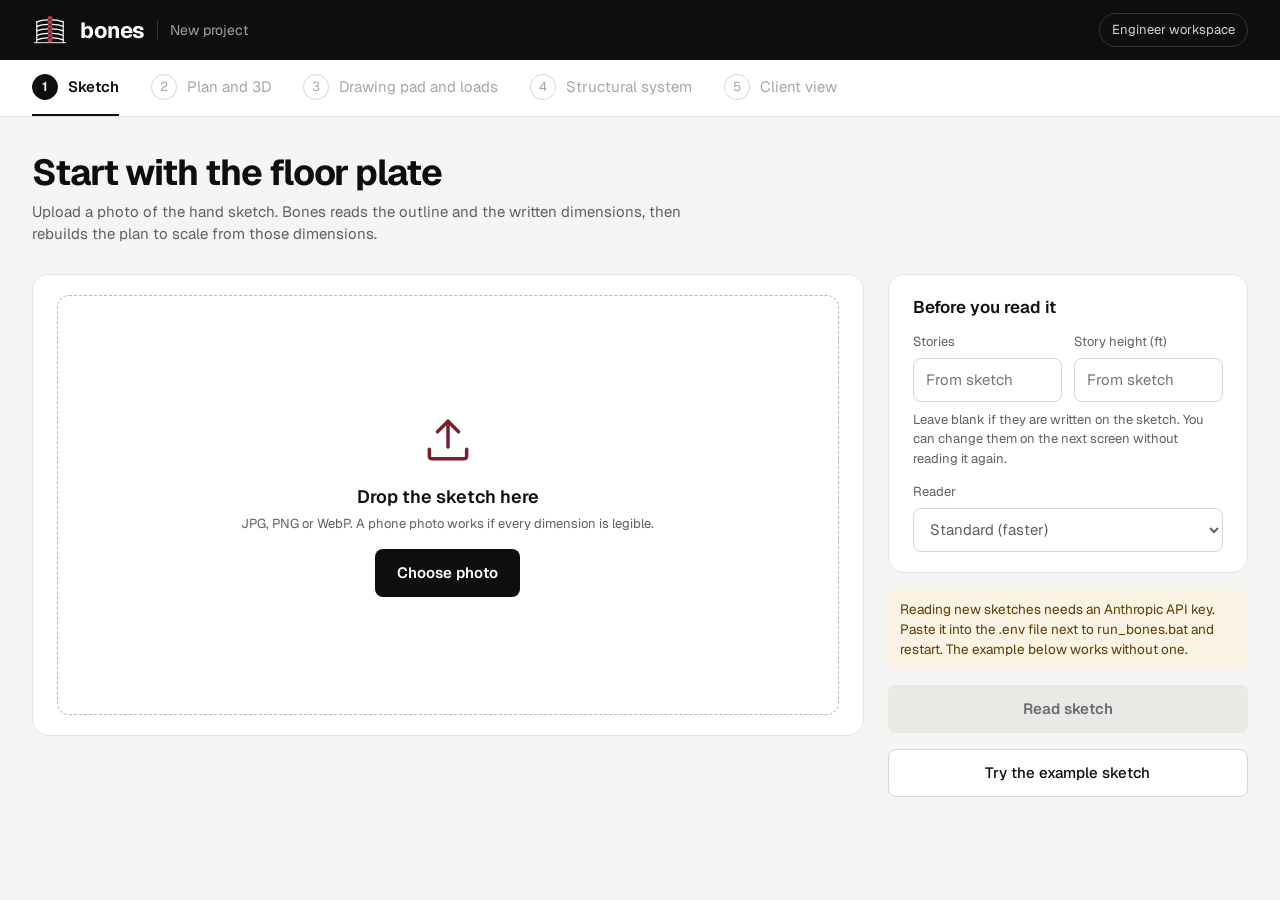
==== bones_service/static/src/app.html @ f004c190 "ui" ====
<!doctype html>
<html lang="en">
<head>
<meta charset="utf-8">
<meta name="viewport" content="width=device-width, initial-scale=1">
<title>Bones · Sketch to plan</title>
<link rel="preconnect" href="https://fonts.googleapis.com">
<link rel="preconnect" href="https://fonts.gstatic.com" crossorigin>
<link href="https://fonts.googleapis.com/css2?family=Geist:wght@400;500;600;700&display=swap" rel="stylesheet">
<style>
:root{
  --ink:#0E0E10; --paper:#F5F5F4; --white:#FFFFFF; --line:#E4E4E1; --line2:#D6D6D2; --muted:#5F5F66;
  --wine:#7A1F2E; --wine-d:#5E1622; --wine-l:#F3E6E8; --wine-on-dark:#D0566A;
  --ok:#2E6B45; --warn:#8A5A00; --warn-bg:#FBF3E4;
}
*{box-sizing:border-box}
body{margin:0;background:var(--paper);color:var(--ink);font-family:"Geist",system-ui,-apple-system,"Segoe UI",sans-serif;font-size:15px;line-height:1.5}
button,input,select{font:inherit;color:inherit}
:focus-visible{outline:2px solid var(--wine);outline-offset:2px}
a{color:var(--wine)}
[hidden]{display:none !important}

header{background:var(--ink);color:#fff;display:flex;flex-wrap:wrap;align-items:center;justify-content:space-between;gap:12px;padding:12px 32px}
.brand{display:flex;align-items:center;gap:12px}
.brand b{font-size:22px;letter-spacing:-.02em}
.brand span{color:#A1A1A8;font-size:14px;padding-left:12px;border-left:1px solid #333338}
.pill{font-size:13px;color:#D4D4D8;border:1px solid #333338;border-radius:999px;padding:6px 12px}

nav{background:#fff;border-bottom:1px solid var(--line);padding:0 32px;display:flex;flex-wrap:wrap;gap:8px 32px}
.step{display:flex;align-items:center;gap:10px;padding:14px 0;border-bottom:2px solid transparent;color:var(--muted);background:none;border-top:0;border-left:0;border-right:0}
.step i{width:26px;height:26px;border-radius:50%;border:1.5px solid #B8B8B4;display:grid;place-items:center;font-style:normal;font-size:13px}
.step[aria-current="step"]{color:var(--ink);font-weight:600;border-bottom-color:var(--ink)}
.step[aria-current="step"] i{background:var(--ink);border-color:var(--ink);color:#fff}
.step.done{color:var(--ink);cursor:pointer}
.step.done i{background:var(--wine);border-color:var(--wine);color:#fff}
.step.later{opacity:.55}

main{max-width:1360px;margin:0 auto;padding:36px 32px 64px}
h1{margin:0;font-size:36px;font-weight:700;letter-spacing:-.03em;line-height:1.1}
.lede{margin:8px 0 28px;color:var(--muted);max-width:66ch}
.row{display:flex;flex-wrap:wrap;gap:24px;align-items:flex-start}
.grow{flex:999 1 600px;min-width:0}
.side{flex:1 1 360px;min-width:0;display:flex;flex-direction:column;gap:16px}
.b-card{background:#fff;border:1px solid var(--line);border-radius:16px;padding:20px 24px}
.b-card h2{margin:0 0 12px;font-size:17px;font-weight:600}
.dark{background:var(--ink);color:#fff;border-color:var(--ink)}
.small{font-size:13px;color:var(--muted)}
.dark .small{color:#A1A1A8}

.btn{height:48px;padding:0 22px;border-radius:8px;border:0;font-weight:600;cursor:pointer;display:inline-flex;align-items:center;justify-content:center;text-decoration:none}
.btn.b-primary{background:var(--wine);color:#fff}
.btn.b-primary:hover{background:var(--wine-d)}
.btn.black{background:var(--ink);color:#fff}
.btn.ghost{background:#fff;border:1px solid var(--line2);color:var(--ink);font-weight:500}
.btn:disabled{background:#E9E9E6;color:#6B6B72;cursor:not-allowed}
.btn.b-sm{height:40px;padding:0 14px;font-size:14px}

label.f{display:block;font-size:13px;color:var(--muted)}
label.f input,label.f select{display:block;width:100%;margin-top:6px;height:44px;border:1px solid var(--line2);border-radius:8px;padding:0 12px;background:#fff;font-size:15px}
.grid2{display:grid;grid-template-columns:repeat(2,minmax(0,1fr));gap:12px}

.drop{border:1.5px dashed #B8B8B4;border-radius:12px;min-height:420px;display:flex;flex-direction:column;align-items:center;justify-content:center;gap:16px;padding:32px;text-align:center;position:relative}
.drop.over{border-color:var(--wine);background:var(--wine-l)}
.drop img{max-width:100%;max-height:440px;border-radius:8px;display:block}
.drop .name{font-weight:600}
.busy{position:absolute;inset:0;background:rgba(255,255,255,.93);border-radius:12px;display:flex;flex-direction:column;align-items:center;justify-content:center;gap:10px;text-align:center;padding:24px}
.spin{width:44px;height:44px;border-radius:50%;border:3px solid var(--wine-l);border-top-color:var(--wine);animation:sp 1s linear infinite}
@keyframes sp{to{transform:rotate(360deg)}}
@media (prefers-reduced-motion:reduce){.spin{animation:none;border-top-color:var(--wine-l);border-right-color:var(--wine)}}

.err{background:#FBEAEA;border:1px solid #E7B7BE;color:#6B1424;border-radius:10px;padding:12px 14px;font-size:14px}
.b-note{background:var(--warn-bg);color:#5A3B00;border-radius:10px;padding:10px 12px;font-size:13.5px}

.b-seg{display:inline-flex;background:#F0F0EE;border-radius:10px;padding:4px}
.b-seg button{height:36px;padding:0 14px;border:0;border-radius:8px;background:transparent;cursor:pointer;font-size:14px}
.b-seg button[aria-pressed="true"]{background:var(--ink);color:#fff}
.headrow{display:flex;justify-content:space-between;align-items:center;gap:12px;margin-bottom:12px;flex-wrap:wrap}
.headrow h2{margin:0}
.planwrap svg,.planwrap img{display:block;width:100%;height:auto;border-radius:8px}
.iconbtn{width:44px;height:40px;border-radius:8px;border:1px solid #333338;background:transparent;color:#fff;cursor:pointer;display:grid;place-items:center}

.b-stats{display:grid;grid-template-columns:repeat(3,minmax(0,1fr));gap:10px;margin-top:16px}
.b-stat{background:#F7F7F5;border-radius:12px;padding:12px 14px}
.b-stat div:first-child{font-size:12px;color:var(--muted)}
.b-stat div:last-child{font-size:22px;font-weight:700;letter-spacing:-.02em}

.item{padding:12px 0;border-top:1px solid #ECECE8}
.item:first-of-type{border-top:0;padding-top:0}
.item .t{display:flex;justify-content:space-between;gap:8px;font-weight:600}
.item .t span{font-weight:400;font-size:13px}
.b-good{color:var(--ok)} .warn{color:var(--warn)} .b-bad{color:var(--wine)}
.dims{list-style:none;margin:8px 0 0;padding:0;display:flex;flex-direction:column;gap:4px}
.dims li{display:grid;grid-template-columns:36px 1fr auto;gap:8px;font-size:13.5px;padding:6px 10px;border-radius:8px;background:#F7F7F5}
.dims li.no{background:var(--warn-bg)}
.checks{list-style:none;margin:0;padding:0;display:flex;flex-direction:column;gap:8px}
.checks li{display:flex;gap:10px;font-size:14px}
.checks b{width:20px;height:20px;flex:none;border-radius:50%;display:grid;place-items:center;color:#fff;font-size:12px;margin-top:1px}
.files{display:flex;flex-wrap:wrap;gap:6px;margin-top:10px}
.files a{font-size:13px;padding:4px 10px;border:1px solid var(--line2);border-radius:999px;text-decoration:none;color:var(--ink)}
.files a:hover{border-color:var(--wine);color:var(--wine)}
ul.plain{margin:6px 0 0;padding-left:18px;font-size:13.5px;color:var(--muted)}

.hz-grid{display:grid;grid-template-columns:repeat(4,minmax(0,1fr));gap:10px}
.hz-vals{display:grid;grid-template-columns:repeat(4,minmax(0,1fr));gap:10px;margin-top:14px;padding-top:14px;border-top:1px solid #ECECE8}
.hz-vals label,.hz-grid label{position:relative}
.src{display:block;font-size:11.5px;color:var(--ok);margin-top:3px;min-height:1em}
.tbl{overflow-x:auto}
.tbl table{border-collapse:collapse;width:100%;min-width:560px;font-size:14px}
.tbl th,.tbl td{padding:6px 10px;border-bottom:1px solid #ECECE8;text-align:right;white-space:nowrap}
.tbl th:first-child{text-align:left}
.tbl thead th{font-size:12.5px;color:var(--muted);font-weight:600}
.tbl input{width:84px;height:36px;border:1px solid var(--line2);border-radius:8px;padding:0 8px;text-align:right}
.tbl .sw{display:inline-block;width:12px;height:12px;border-radius:3px;margin-right:8px;vertical-align:-1px}
.muted{color:var(--muted)}
.b-warn{color:var(--warn)}
@media (max-width:900px){.hz-grid,.hz-vals{grid-template-columns:repeat(2,minmax(0,1fr))}.hz-grid label[style*="span 3"],.hz-grid button[style*="span 3"]{grid-column:span 2 !important}}
.lines h3{margin:12px 0 6px;font-size:14px;font-weight:600;display:flex;justify-content:space-between}
.lines h3 span{font-weight:400;color:var(--muted)}
.lines ul{list-style:none;margin:0;padding:0;display:flex;flex-direction:column;gap:4px}
.lines li{display:flex;justify-content:space-between;gap:12px;font-size:14px;padding:6px 10px;border-radius:8px;background:#F7F7F5}
.lines li span:last-child{font-weight:600;color:var(--wine)}
#s3 > .row h2{margin:0 0 10px;font-size:17px}

.sys-basis{display:grid;grid-template-columns:repeat(6,minmax(0,1fr));gap:10px}
.sys-grid{display:grid;grid-template-columns:repeat(3,minmax(0,1fr));gap:16px;margin-top:20px}
.sys-card{background:#fff;border:1px solid var(--line);border-radius:16px;padding:20px;display:flex;flex-direction:column;gap:12px}
.sys-card.on{border-color:var(--wine);box-shadow:0 0 0 1px var(--wine)}
.sys-card h3{margin:0;font-size:16px;font-weight:600;line-height:1.3}
.sys-top{display:flex;justify-content:space-between;align-items:center;gap:8px;min-height:22px}
.sys-mat{font-size:12px;font-weight:700;letter-spacing:.06em;text-transform:uppercase;color:var(--wine)}
.badge{font-size:11.5px;font-weight:600;padding:2px 8px;border-radius:999px;background:var(--wine-l);color:var(--wine)}
.badge.ok{background:#E7F3EC;color:var(--ok)}
.sys-big{display:grid;grid-template-columns:1fr 1fr;gap:8px}
.sys-dl{margin:0;display:flex;flex-direction:column;gap:8px;font-size:13.5px}
.sys-dl > div{display:grid;grid-template-columns:1fr auto;gap:3px 8px;align-items:baseline}
.sys-dl dt{color:var(--muted)}
.sys-dl dd{margin:0;font-weight:600;text-align:right}
.bar{grid-column:1 / -1;height:4px;border-radius:2px;background:#ECECE8;overflow:hidden}
.bar i{display:block;height:100%;background:var(--wine)}
.sys-card .btn{margin-top:auto}
@media (max-width:1000px){.sys-grid{grid-template-columns:1fr}.sys-basis{grid-template-columns:repeat(3,minmax(0,1fr))}}
@media (max-width:640px){header,nav{padding-left:16px;padding-right:16px} main{padding:24px 16px 48px} h1{font-size:28px} .b-stats{grid-template-columns:repeat(2,minmax(0,1fr))}}
</style>
<!--PAD_CSS-->
</head>
<body>
<header>
  <div class="brand">
    <svg width="36" height="36" viewBox="0 0 64 64" aria-hidden="true"><g fill="none" stroke="#fff" stroke-width="2.3" stroke-linecap="round"><path d="M36 14Q46.7 14 55.5 17.5M28 14Q17.3 14 8.5 17.5M36 22Q46.7 22 55.5 25.5M28 22Q17.3 22 8.5 25.5M36 30Q46.7 30 55.5 33.5M28 30Q17.3 30 8.5 33.5M36 38Q46.7 38 55.5 41.5M28 38Q17.3 38 8.5 41.5M36 46Q46.7 46 55.5 49.5M28 46Q17.3 46 8.5 49.5"/><path d="M8.5 17.5V54.5M55.5 17.5V54.5" stroke-width="2"/><path d="M4 54.5H60" stroke-width="1.6"/></g><g fill="#B23A4C"><rect x="28" y="7.65" width="8" height="5.7" rx="1.3"/><rect x="28" y="14.65" width="8" height="6.7" rx="1.3"/><rect x="28" y="22.65" width="8" height="6.7" rx="1.3"/><rect x="28" y="30.65" width="8" height="6.7" rx="1.3"/><rect x="28" y="38.65" width="8" height="6.7" rx="1.3"/><rect x="28" y="46.65" width="8" height="7.2" rx="1.3"/></g></svg>
    <b>bones</b><span id="projName">New project</span>
  </div>
  <span class="pill">Engineer workspace</span>
</header>

<nav aria-label="Steps">
  <button class="step" id="nav1" type="button" aria-current="step"><i>1</i>Sketch</button>
  <button class="step later" id="nav2" type="button" disabled><i>2</i>Plan and 3D</button>
  <button class="step later" id="nav3" type="button" disabled><i>3</i>Drawing pad and loads</button>
  <button class="step later" id="nav4" type="button" disabled><i>4</i>Structural system</button>
  <span class="step later"><i>5</i>Client view</span>
</nav>

<main>
  <!-- STEP 1 -->
  <section id="s1">
    <h1>Start with the floor plate</h1>
    <p class="lede">Upload a photo of the hand sketch. Bones reads the outline and the written dimensions, then rebuilds the plan to scale from those dimensions.</p>
    <div class="row">
      <div class="b-card grow">
        <div class="drop" id="drop">
          <div id="dropEmpty">
            <svg width="56" height="56" viewBox="0 0 24 24" fill="none" stroke="#7A1F2E" stroke-width="1.5" stroke-linecap="round" stroke-linejoin="round" aria-hidden="true"><path d="M4 16v3a1 1 0 0 0 1 1h14a1 1 0 0 0 1-1v-3"/><path d="M12 15V4"/><path d="M7.5 8.5 12 4l4.5 4.5"/></svg>
            <p style="margin:8px 0 0;font-size:18px;font-weight:600">Drop the sketch here</p>
            <p class="small" style="margin:4px 0 16px">JPG, PNG or WebP. A phone photo works if every dimension is legible.</p>
            <label class="btn black" style="cursor:pointer">Choose photo<input id="file" type="file" accept="image/png,image/jpeg,image/webp" style="position:absolute;width:1px;height:1px;opacity:0"></label>
          </div>
          <div id="dropFull" hidden>
            <img id="preview" alt="The uploaded sketch">
            <p class="small" style="margin:12px 0 0"><span class="name" id="fname"></span> · <button type="button" id="replace" style="border:0;background:none;color:var(--wine);cursor:pointer;padding:0;text-decoration:underline">Choose a different photo</button></p>
          </div>
          <div class="busy" id="busy" hidden role="status" aria-live="polite">
            <div class="spin" aria-hidden="true"></div>
            <b id="busyMsg">Reading the sketch</b>
            <span class="small" id="busyTime">Usually 15 to 60 seconds</span>
          </div>
        </div>
      </div>
      <aside class="side">
        <div class="b-card">
          <h2>Before you read it</h2>
          <div class="grid2">
            <label class="f">Stories<input id="levels" inputmode="numeric" placeholder="From sketch"></label>
            <label class="f">Story height (ft)<input id="height" inputmode="decimal" placeholder="From sketch"></label>
          </div>
          <p class="small" style="margin:8px 0 14px">Leave blank if they are written on the sketch. You can change them on the next screen without reading it again.</p>
          <label class="f">Reader<select id="model"><option value="claude-sonnet-5-5">Standard (faster)</option><option value="claude-opus-5-5">Careful, for messy sketches (slower)</option></select></label>
        </div>
        <div class="b-note" id="noKey" hidden>Reading new sketches needs an Anthropic API key. Paste it into the .env file next to run_bones.bat and restart. The example below works without one.</div>
        <div class="err" id="err1" hidden></div>
        <button class="btn b-primary" id="go" type="button" disabled>Read sketch</button>
        <button class="btn ghost" id="example" type="button">Try the example sketch</button>
      </aside>
    </div>
  </section>

  <!-- STEP 2 -->
  <section id="s2" hidden>
    <h1>Check the plan</h1>
    <p class="lede">The plan below is built from the written dimensions, not the drawn proportions. Compare it with the reading over your photo, then hand it to the drawing pad.</p>
    <div class="row">
      <div class="grow" style="display:grid;grid-template-columns:repeat(auto-fit,minmax(380px,1fr));gap:20px">
        <div class="b-card">
          <div class="headrow">
            <h2>Floor plan</h2>
            <div class="b-seg" role="group" aria-label="Plan view">
              <button type="button" id="vPlan" aria-pressed="true">Clean plan</button>
              <button type="button" id="vPhoto" aria-pressed="false">Reading on photo</button>
            </div>
          </div>
          <div class="planwrap" id="planBox"></div>
          <div class="b-stats" id="stats"></div>
        </div>
        <div class="b-card dark">
          <div class="headrow">
            <h2>3D model</h2>
            <div style="display:flex;gap:8px">
              <button class="iconbtn" type="button" id="rotL" aria-label="Rotate left"><svg width="18" height="18" viewBox="0 0 24 24" fill="none" stroke="currentColor" stroke-width="2" stroke-linecap="round" stroke-linejoin="round" aria-hidden="true"><path d="M3 12a9 9 0 1 0 3-6.7"/><path d="M3 4v5h5"/></svg></button>
              <button class="iconbtn" type="button" id="rotR" aria-label="Rotate right"><svg width="18" height="18" viewBox="0 0 24 24" fill="none" stroke="currentColor" stroke-width="2" stroke-linecap="round" stroke-linejoin="round" aria-hidden="true"><path d="M21 12a9 9 0 1 1-3-6.7"/><path d="M21 4v5h-5"/></svg></button>
            </div>
          </div>
          <div id="box3d"></div>
          <p class="small" id="cap3d" style="margin:8px 0 0"></p>
        </div>
      </div>

      <aside class="side">
        <div class="b-card" id="found"></div>
        <div class="b-card">
          <h2>Stories</h2>
          <div class="grid2">
            <label class="f">Stories<input id="levels2" inputmode="numeric"></label>
            <label class="f">Story height (ft)<input id="height2" inputmode="decimal"></label>
          </div>
          <button class="btn ghost b-sm" id="rebuild" type="button" style="margin-top:12px;width:100%">Update the plan</button>
          <p class="small" style="margin:8px 0 0">Uses the saved reading, so there is no new read.</p>
        </div>
        <div class="b-card">
          <h2>Checks before hand-off</h2>
          <ul class="checks" id="checks"></ul>
        </div>
        <div class="err" id="err2" hidden></div>
        <div class="b-card">
          <h2>Hand-off</h2>
          <button class="btn b-primary" id="toPad" type="button" style="width:100%">Open in the drawing pad</button>
          <a class="btn ghost b-sm" id="dlM2" style="width:100%;margin-top:10px">Download Module 2 file</a>
          <p class="small" style="margin:8px 0 0">Add lines of resistance and load areas next. The file also opens in the ELF app with <b>Open…</b>.</p>
          <div class="files" id="files"></div>
        </div>
        <button class="btn ghost" id="back" type="button">Read another sketch</button>
      </aside>
    </div>
  </section>

  <!-- STEP 3 -->
  <section id="s3" hidden>
    <h1>Lateral system, loads and hazards</h1>
    <p class="lede">Pull the site hazards, draw lines of resistance and load areas, and set LL, SDL and SL for each area. Everything is saved in this browser as you go.</p>
    <div class="row" style="margin-bottom:20px">
      <div class="b-card grow" style="flex-basis:620px" id="hazCard">
        <div class="headrow"><h2>Site hazards, ASCE 7</h2><a class="small" href="https://ascehazardtool.org/" target="_blank" rel="noopener">Open the ASCE Hazard Tool</a></div>
        <div class="hz-grid">
          <label class="f" style="grid-column:span 3">Site address<input id="hzAddr" placeholder="Street, city, state"></label>
          <button class="btn ghost b-sm" id="hzFind" type="button" style="align-self:end">Find</button>
          <label class="f">Latitude<input id="hzLat" inputmode="decimal"></label>
          <label class="f">Longitude<input id="hzLon" inputmode="decimal"></label>
          <label class="f">Edition<select id="hzEd"><option>7-22</option><option>7-16</option></select></label>
          <label class="f">Risk Category<select id="hzRc"><option>I</option><option selected>II</option><option>III</option><option>IV</option></select></label>
          <label class="f">Site class<select id="hzSc"><option>Default</option><option>A</option><option>B</option><option>BC</option><option>C</option><option>CD</option><option>D</option><option>DE</option><option>E</option></select></label>
          <button class="btn b-primary" id="hzPull" type="button" style="grid-column:span 3;align-self:end">Pull from the ASCE Hazard Tool</button>
        </div>
        <p class="small" id="hzMsg" style="margin:10px 0 0"></p>
        <div class="hz-vals">
          <label class="f">S<sub>DS</sub> (g)<input id="hzSds" inputmode="decimal"><span class="src" id="srcSeis"></span></label>
          <label class="f">S<sub>D1</sub> (g)<input id="hzSd1" inputmode="decimal"></label>
          <label class="f">Seismic Design Cat.<input id="hzSdc"></label>
          <label class="f">I<sub>e</sub><input id="hzIe" readonly></label>
          <label class="f">Wind speed V (mph)<input id="hzV" inputmode="decimal"><span class="src" id="srcWind"></span></label>
          <label class="f">Ground snow p<sub>g</sub> (psf)<input id="pg" inputmode="decimal" placeholder="0 if none"><span class="src" id="srcSnow"></span></label>
          <label class="f">Exposure C<sub>e</sub><select id="ce"><option value="0.9">0.9: fully exposed</option><option value="1.0" selected>1.0: partially exposed</option><option value="1.2">1.2: sheltered</option></select></label>
          <label class="f">Thermal C<sub>t</sub><select id="ct"><option value="1.0" selected>1.0: heated</option><option value="1.1">1.1: just above freezing</option><option value="1.2">1.2: unheated</option></select></label>
        </div>
        <div class="b-stat" style="margin-top:12px;display:flex;justify-content:space-between;align-items:baseline;gap:8px"><div>Flat-roof snow load SL = p<sub>f</sub> = 0.7 C<sub>e</sub> C<sub>t</sub> p<sub>g</sub> (ASCE 7-22 Eq. 7.3-1)</div><div id="pf">–</div></div>
        <p class="small" style="margin:8px 0 0">C<sub>e</sub> shown for surface roughness B; confirm both factors against Tables 7.3-1 and 7.3-2. Minimum roof snow, drift, sliding and rain-on-snow are checked in design.</p>
      </div>
      <aside class="side">
        <div class="b-card">
          <h2>Project file</h2>
          <p class="small" style="margin:0 0 12px">The same file the ELF app opens, with your lines of resistance and load areas.</p>
          <div style="display:flex;gap:10px;flex-wrap:wrap">
            <button class="btn b-primary" id="btnSave" type="button" style="flex:1;white-space:nowrap">Download file</button>
            <button class="btn ghost" id="btnOpen" type="button" style="flex:1">Open…</button>
            <input type="file" id="fileOpen" accept=".json,application/json" hidden>
          </div>
        </div>
        <div class="b-card">
          <h2>Lines of resistance</h2>
          <div id="bonesLines" class="lines"></div>
        </div>
        <button class="btn b-primary" id="toSys" type="button">Compare structural systems</button>
        <button class="btn ghost" id="back3" type="button">Back to the plan</button>
      </aside>
    </div>
    <table id="t1" hidden></table>
<!--PAD_MARKUP-->
    <div class="b-card" style="margin-top:20px">
      <div class="headrow"><h2>Gravity loads by load area: <span id="loadsLevel"></span></h2>
        <button class="btn ghost b-sm" id="copyLoads" type="button">Copy to every floor level</button></div>
      <p class="small" style="margin:-4px 0 12px">One row per load area on the pad. Change the level with the pad’s <b>Level</b> menu.</p>
      <div id="bonesLoads"></div>
    </div>
  </section>

  <!-- STEP 4 -->
  <section id="s4" hidden>
    <h1>Structural system</h1>
    <p class="lede">Compare steel, concrete and wood for this building, then choose one. The plan, stories and site hazards come from the earlier steps.</p>
    <div class="b-card">
      <div class="headrow"><h2>Basis</h2><span class="small" id="sysSrc"></span></div>
      <div class="sys-basis" id="sysBasis"></div>
    </div>
    <div class="sys-grid" id="sysCards"></div>
    <p class="small" style="margin:12px 0 0">R, Ω<sub>0</sub>, C<sub>d</sub> and height limits: ASCE 7-22 Table 12.2-1. V = C<sub>s</sub>W, with T<sub>a</sub> = 0.02 h<sub>n</sub><sup>0.75</sup> (Eq. 12.8-7). Self-weight, cost, schedule and carbon are placeholder values until Module 4 is in.</p>
    <div class="row" style="margin-top:20px">
      <div class="b-card grow"><h2>Chosen system</h2><div id="sysPicked"></div></div>
      <aside class="side">
        <div class="b-card">
          <h2>Project file</h2>
          <p class="small" style="margin:0 0 12px">The same file as step 3, now with the chosen system under <code>bones.material</code>.</p>
          <button class="btn b-primary" id="sysSave" type="button" style="width:100%">Download file</button>
        </div>
        <button class="btn ghost" id="back4" type="button">Back to the drawing pad</button>
      </aside>
    </div>
  </section>
</main>
<!--PAD_JS-->

<script>
(function(){
"use strict";
const $ = id => document.getElementById(id);
const S = {dataURL:null, filename:null, result:null, view:"plan", yaw:35, health:null};
const esc = s => String(s == null ? "" : s).replace(/[&<>"]/g, c => ({"&":"&amp;","<":"&lt;",">":"&gt;",'"':"&quot;"}[c]));
const fmt = (v, d=1) => v == null ? "–" : (Math.abs(v - Math.round(v)) < 1e-6 ? Math.round(v).toLocaleString("en-US") : v.toLocaleString("en-US", {maximumFractionDigits:d}));

/* ---------- step 1 ---------- */
async function health(){
  try{ const r = await fetch("/api/health"); S.health = await r.json(); }catch(e){ S.health = {api_key:false}; }
  $("noKey").hidden = !!S.health.api_key;
  syncGo();
}
function syncGo(){ $("go").disabled = !(S.dataURL && S.health && S.health.api_key); }
function takeFile(f){
  if(!f) return;
  if(!/^image\/(png|jpeg|webp)$/.test(f.type)){ showErr(1, "Choose a JPG, PNG or WebP photo."); return; }
  const rd = new FileReader();
  rd.onload = () => { S.dataURL = rd.result; S.filename = f.name; $("preview").src = rd.result; $("fname").textContent = f.name;
    $("dropEmpty").hidden = true; $("dropFull").hidden = false; showErr(1, ""); syncGo(); };
  rd.readAsDataURL(f);
}
$("file").addEventListener("change", e => takeFile(e.target.files[0]));
$("replace").addEventListener("click", () => $("file").click());
const drop = $("drop");
["dragenter","dragover"].forEach(t => drop.addEventListener(t, e => { e.preventDefault(); drop.classList.add("over"); }));
["dragleave","drop"].forEach(t => drop.addEventListener(t, e => { e.preventDefault(); drop.classList.remove("over"); }));
drop.addEventListener("drop", e => takeFile(e.dataTransfer.files[0]));

function showErr(n, msg){ const el = $("err" + n); el.textContent = msg; el.hidden = !msg; }
let timer = null;
function busy(on, msg){
  $("busy").hidden = !on; $("go").disabled = on || !(S.dataURL && S.health && S.health.api_key); $("example").disabled = on;
  clearInterval(timer);
  if(on){ const t0 = Date.now(); $("busyMsg").textContent = msg;
    $("busyTime").textContent = "Usually 15 to 60 seconds";
    timer = setInterval(() => { $("busyTime").textContent = Math.round((Date.now()-t0)/1000) + " s · usually 15 to 60 seconds"; }, 1000); }
}
async function post(url, body){
  const r = await fetch(url, {method:"POST", headers:{"Content-Type":"application/json"}, body:JSON.stringify(body)});
  const j = await r.json().catch(() => ({error:"The server sent an unreadable reply."}));
  if(!r.ok || j.error) throw new Error(j.error || ("Request failed (" + r.status + ")."));
  return j;
}
$("go").addEventListener("click", async () => {
  showErr(1, ""); busy(true, "Reading the sketch");
  try{ show(await post("/api/read", {image:S.dataURL, filename:S.filename, levels:$("levels").value, storey_height_ft:$("height").value, model:$("model").value})); }
  catch(e){ showErr(1, e.message); }
  finally{ busy(false); }
});
$("example").addEventListener("click", async () => {
  showErr(1, ""); busy(true, "Rebuilding the example from its saved reading");
  try{ show(await post("/api/example", {levels:$("levels").value, storey_height_ft:$("height").value})); }
  catch(e){ showErr(1, e.message); }
  finally{ busy(false); }
});

/* ---------- navigation ---------- */
function go(n){
  const open = {2: !!S.result, 3: !!S.padOpen, 4: !!S.sysOpen};
  [1, 2, 3, 4].forEach(i => { $("s" + i).hidden = n !== i; $("nav" + i).setAttribute("aria-current", n === i ? "step" : "false"); });
  $("nav1").className = "step" + (n >= 2 ? " done" : "");
  [2, 3, 4].forEach(i => { $("nav" + i).disabled = !open[i]; $("nav" + i).className = "step" + (!open[i] ? " later" : n === i ? "" : " done"); });
  if(n === 3 && window.BonesPad) requestAnimationFrame(() => window.BonesPad.fit());
  if(n === 4) sysRender();
  window.scrollTo(0, 0);
}
$("nav1").addEventListener("click", () => go(1));
$("nav2").addEventListener("click", () => S.result && go(2));
$("back").addEventListener("click", () => go(1));
$("nav3").addEventListener("click", () => S.padOpen && go(3));
$("back3").addEventListener("click", () => go(2));
$("nav4").addEventListener("click", () => S.sysOpen && go(4));
$("toSys").addEventListener("click", () => { S.sysOpen = true; go(4); });
$("back4").addEventListener("click", () => go(3));

/* ---------- step 4: structural system (stand-in for module 4) ---------- */
// R, Ω0, Cd, row and height limits (ft, by SDC; absent = not limited) are ASCE 7-22 Table 12.2-1.
// psf (self-weight), cost ($/sf), weeks per floor and carbon (kg CO2e/m²) are placeholders until module 4 is in.
const SYSTEMS = [
  {key: "steel", short: "Steel", name: "Steel special concentrically braced frames", row: "B.2", R: 6, O: 2, Cd: 5,
   limit: {D: 160, E: 160, F: 100}, psf: 85, cost: 42, wk: 1.5, carbon: 180,
   note: "Light and quick to erect, with open bays between frames. Needs fireproofing and detailed brace connections."},
  {key: "concrete", short: "Concrete", name: "Special reinforced concrete shear walls", row: "B.4", R: 6, O: 2.5, Cd: 5,
   limit: {D: 160, E: 160, F: 100}, psf: 150, cost: 36, wk: 2.5, carbon: 260,
   note: "Stiff walls with fire rating built in. The heaviest option, so the seismic weight and foundations go up."},
  {key: "wood", short: "Wood", name: "Light-frame wood walls sheathed with wood structural panels", row: "A.15", R: 6.5, O: 3, Cd: 4,
   limit: {D: 65, E: 65, F: 65}, psf: 30, cost: 26, wk: 1, carbon: 90, maxStories: 5,
   note: "The lightest and lowest-carbon option, with many short shear walls. Limited in height and story count."}
];
function sdcOf(sds, sd1, rc){   // ASCE 7 Tables 11.6-1 and 11.6-2
  const iv = rc === "IV", cat = (v, l) => v < l[0] ? "A" : v < l[1] ? (iv ? "C" : "B") : v < l[2] ? (iv ? "D" : "C") : "D";
  return [cat(sds, [0.167, 0.33, 0.5]), cat(sd1, [0.067, 0.133, 0.2])].sort().pop();
}
function sysBasis(){
  const P = window.BonesPad.state(), h = window.BonesPad.bones().hazard || {}, v = h.values || {}, V = P.plan.verts || [];
  let A = 0; V.forEach((p, i) => { const q = V[(i + 1) % V.length]; A += p[0] * q[1] - q[0] * p[1]; });
  const hs = (P.levels || []).map(L => +L.h).filter(isFinite), has = v.sds != null && v.sd1 != null;
  const sds = has ? +v.sds : 1.0, sd1 = has ? +v.sd1 : 0.6, rc = (h.query || {}).risk_category || "II";
  return {A: Math.abs(A) / 2, n: hs.length, hn: hs.length ? Math.max(...hs) : 0, sds, sd1, ie: +v.ie || 1.0, rc, has,
          sdc: (has && v.sdc ? String(v.sdc).toUpperCase() : sdcOf(sds, sd1, rc))};
}
function sysCalc(s, b){
  const W = b.A * b.n * s.psf / 1000, Ta = 0.02 * Math.pow(b.hn, 0.75), RI = s.R / b.ie;
  const Cs = Math.max(Math.min(b.sds / RI, Ta > 0 ? b.sd1 / (Ta * RI) : Infinity), 0.044 * b.sds * b.ie, 0.01);
  const lim = s.limit[b.sdc], why = [], sf = b.A * b.n;
  if(lim != null && b.hn > lim) why.push(`${fmt(b.hn, 0)} ft is over the ${lim} ft height limit for SDC ${b.sdc}.`);
  if(s.maxStories && b.n > s.maxStories) why.push(`${b.n} stories is more than light-frame wood usually allows (about ${s.maxStories}).`);
  return Object.assign({}, s, {W, Ta, Cs, V: Cs * W, lim, why, allowed: !why.length,
    total: sf * s.cost, weeks: b.n * s.wk, tCO2: sf * 0.0929 * s.carbon / 1000});
}
const money = v => "$" + (v >= 1e6 ? (v / 1e6).toFixed(1) + "M" : Math.round(v / 1e3) + "k");
function sysRender(){
  if(!window.BonesPad) return;
  const b = sysBasis(), chosen = (window.BonesPad.bones().material || {}).key, rows = SYSTEMS.map(s => sysCalc(s, b));
  const ok = rows.filter(r => r.allowed), best = ok.length ? ok.reduce((p, q) => q.total < p.total ? q : p) : null;
  const greenest = ok.length ? ok.reduce((p, q) => q.tCO2 < p.tCO2 ? q : p) : null;
  const max = k => Math.max(...rows.map(r => r[k])) || 1, bar = (r, k) => `<span class="bar"><i style="width:${(r[k] / max(k) * 100).toFixed(0)}%"></i></span>`;
  const stat = (l, v) => `<div class="b-stat"><div>${l}</div><div>${v}</div></div>`;
  $("sysBasis").innerHTML = stat("Floor area", fmt(b.A, 0) + " sf") + stat("Stories", b.n) + stat("Roof height h<sub>n</sub>", fmt(b.hn, 1) + " ft") +
    stat("S<sub>DS</sub> / S<sub>D1</sub>", b.sds.toFixed(2) + " / " + b.sd1.toFixed(2)) + stat("SDC", b.sdc) + stat("I<sub>e</sub>, Risk Cat. " + esc(b.rc), b.ie.toFixed(2));
  $("sysSrc").innerHTML = b.has ? "Site hazards from step 3" : '<span class="b-warn">No site hazards yet: S<sub>DS</sub> 1.0 and S<sub>D1</sub> 0.6 assumed. Pull them in step 3.</span>';
  $("sysCards").innerHTML = rows.map(r => { const on = r.key === chosen;
    const badges = (r === best ? '<span class="badge ok">Lowest cost</span>' : "") + (r === greenest && r !== best ? '<span class="badge ok">Lowest carbon</span>' : "") + (!r.allowed ? '<span class="badge">Not permitted</span>' : "");
    return `<div class="sys-card${on ? " on" : ""}">
      <div class="sys-top"><span class="sys-mat">${r.short}</span><span>${badges}</span></div>
      <h3>${r.name}</h3>
      <div class="sys-big">${stat("Base shear V", fmt(r.V, 0) + " k")}${stat("Seismic weight W", fmt(r.W, 0) + " k")}</div>
      <dl class="sys-dl">
        <div><dt>R / Ω<sub>0</sub> / C<sub>d</sub> <span class="muted">(Table 12.2-1, ${r.row})</span></dt><dd>${r.R} / ${r.O} / ${r.Cd}</dd></div>
        <div><dt>C<sub>s</sub> at T<sub>a</sub> = ${r.Ta.toFixed(2)} s</dt><dd>${r.Cs.toFixed(3)}</dd>${bar(r, "V")}</div>
        <div><dt>Height limit, SDC ${b.sdc}</dt><dd class="${r.lim != null && b.hn > r.lim ? "b-bad" : "b-good"}">${r.lim == null ? "Not limited" : r.lim + " ft"}</dd></div>
        <div><dt>Self-weight</dt><dd>${r.psf} psf</dd></div>
        <div><dt>Structure cost</dt><dd>${money(r.total)}</dd>${bar(r, "total")}</div>
        <div><dt>Frame schedule</dt><dd>${fmt(r.weeks, 1)} weeks</dd>${bar(r, "weeks")}</div>
        <div><dt>Embodied carbon</dt><dd>${fmt(r.tCO2, 0)} t CO<sub>2</sub>e</dd>${bar(r, "tCO2")}</div>
      </dl>
      ${r.allowed ? `<p class="small" style="margin:0">${r.note}</p>` : `<p class="small b-bad" style="margin:0">${r.why.join(" ")}</p>`}
      <button class="btn ${on ? "black" : "b-primary"} b-sm" type="button" data-sys="${r.key}"${r.allowed ? "" : " disabled"}>${on ? "Chosen" : "Choose " + r.short.toLowerCase()}</button>
    </div>`; }).join("");
  const c = rows.find(r => r.key === chosen);
  $("sysPicked").innerHTML = c
    ? `<p style="margin:0 0 6px"><b>${c.name}</b>${c.allowed ? "" : ' <span class="b-bad">(no longer permitted for this building)</span>'}</p>
       <p class="small" style="margin:0">R = ${c.R}, Ω<sub>0</sub> = ${c.O}, C<sub>d</sub> = ${c.Cd}. C<sub>s</sub> = ${c.Cs.toFixed(3)}, W = ${fmt(c.W, 0)} k, V = ${fmt(c.V, 0)} k. Saved in the project file.</p>`
    : '<p class="small" style="margin:0">None yet. Choose one of the three systems above.</p>';
}
$("sysCards").addEventListener("click", e => {
  const btn = e.target.closest("[data-sys]"); if(!btn || btn.disabled) return;
  const r = sysCalc(SYSTEMS.find(s => s.key === btn.dataset.sys), sysBasis()), r3 = v => Math.round(v * 1000) / 1000;
  window.BonesPad.setMaterial({key: r.key, material: r.short, system: r.name, table_12_2_1: r.row, R: r.R, omega0: r.O, Cd: r.Cd,
    self_weight_psf: r.psf, Ta_s: r3(r.Ta), Cs: r3(r.Cs), W_kips: Math.round(r.W), V_kips: Math.round(r.V), placeholder: true});
  sysRender();
});
$("sysSave").addEventListener("click", () => $("btnSave").click());
/* ---------- step 3: site hazards and snow ---------- */
const hz = id => $(id);
function hzFill(){
  const B = window.BonesPad.bones(), h = B.hazard || {}, q = h.query || {}, v = h.values || {}, s = h.sources || {}, sn = B.snow || {};
  const set = (id, val) => { $(id).value = val == null ? "" : val; };
  set("hzAddr", h.address); set("hzLat", q.lat); set("hzLon", q.lon);
  if(q.edition) $("hzEd").value = q.edition; if(q.risk_category) $("hzRc").value = q.risk_category; if(q.site_class) $("hzSc").value = q.site_class;
  set("hzSds", v.sds); set("hzSd1", v.sd1); set("hzSdc", v.sdc); set("hzV", v.wind_mph);
  set("pg", sn.pg_psf != null ? sn.pg_psf : v.pg_psf);
  if(sn.Ce) $("ce").value = (+sn.Ce).toFixed(1); if(sn.Ct) $("ct").value = (+sn.Ct).toFixed(1);
  $("srcSeis").textContent = s.seismic || (v.sds != null ? "entered" : "");
  $("srcWind").textContent = s.wind || (v.wind_mph != null ? "entered" : "");
  $("srcSnow").textContent = s.snow || ((sn.pg_psf != null || v.pg_psf != null) ? "entered" : "");
  ieFromRc(); pfPreview(false);
}
function ieFromRc(){ $("hzIe").value = {I:1.0, II:1.0, III:1.25, IV:1.5}[$("hzRc").value].toFixed(2); }
function hzStore(){
  const n = id => { const v = parseFloat($(id).value); return isFinite(v) ? v : null; };
  const prev = window.BonesPad.bones().hazard || {};
  const h = {address: $("hzAddr").value.trim(), query: {lat: n("hzLat"), lon: n("hzLon"), edition: $("hzEd").value, risk_category: $("hzRc").value, site_class: $("hzSc").value},
    values: {sds: n("hzSds"), sd1: n("hzSd1"), sdc: $("hzSdc").value.trim() || null, wind_mph: n("hzV"), pg_psf: n("pg"), ie: parseFloat($("hzIe").value)},
    sources: prev.sources || {}, messages: prev.messages || []};
  window.BonesPad.setHazard(h);
}
function pfPreview(store){
  const pg = parseFloat($("pg").value), ce = parseFloat($("ce").value), ct = parseFloat($("ct").value);
  const has = isFinite(pg) && pg >= 0, pf = has ? Math.round(0.7*ce*ct*pg*100)/100 : null;
  $("pf").textContent = has ? fmt(pf, 2) + " psf" : "–";
  if(store !== false) window.BonesPad.setSnow(has ? {pg_psf: pg, Ce: ce, Ct: ct, pf_psf: pf, basis: "ASCE 7-22 Eq. 7.3-1, balanced flat-roof snow load"} : null);
}
["hzAddr","hzLat","hzLon","hzEd","hzSc","hzSds","hzSd1","hzSdc","hzV"].forEach(id => $(id).addEventListener("change", () => {
  if(["hzSds","hzSd1","hzSdc"].includes(id)) $("srcSeis").textContent = "entered";
  if(id === "hzV") $("srcWind").textContent = "entered";
  hzStore(); }));
$("hzRc").addEventListener("change", () => { ieFromRc(); hzStore(); });
["pg","ce","ct"].forEach(id => { $(id).addEventListener("input", () => pfPreview()); $(id).addEventListener("change", () => { if(id === "pg") $("srcSnow").textContent = "entered"; hzStore(); pfPreview(); }); });
$("copyLoads").addEventListener("click", () => window.BonesPad.copyLoadsToFloors());
$("hzFind").addEventListener("click", async () => {
  const b = $("hzFind"); b.disabled = true; $("hzMsg").textContent = "Finding the address…";
  try{ const g = await post("/api/geocode", {address: $("hzAddr").value}); $("hzLat").value = g.lat; $("hzLon").value = g.lon;
    $("hzMsg").textContent = "Found: " + (g.matched || "") + "."; hzStore(); }
  catch(e){ $("hzMsg").textContent = e.message; }
  finally{ b.disabled = false; }
});
$("hzPull").addEventListener("click", async () => {
  const b = $("hzPull"); b.disabled = true; $("hzMsg").textContent = "Pulling site values…";
  try{
    if(!$("hzLat").value || !$("hzLon").value){
      if(!$("hzAddr").value.trim()) throw new Error("Type the site address, or the latitude and longitude.");
      const g = await post("/api/geocode", {address: $("hzAddr").value}); $("hzLat").value = g.lat; $("hzLon").value = g.lon;
    }
    const r = await post("/api/hazard", {lat: $("hzLat").value, lon: $("hzLon").value, edition: $("hzEd").value, risk_category: $("hzRc").value, site_class: $("hzSc").value});
    const v = r.values, s = r.sources;
    const put = (id, val) => { if(val != null) $(id).value = val; };
    put("hzSds", v.sds); put("hzSd1", v.sd1); put("hzSdc", v.sdc); put("hzV", v.wind_mph); put("pg", v.pg_psf);
    $("srcSeis").textContent = s.seismic || ""; $("srcWind").textContent = s.wind || ""; $("srcSnow").textContent = s.snow || "";
    const got = [s.seismic && "seismic", s.wind && "wind", s.snow && "snow"].filter(Boolean);
    $("hzMsg").textContent = (got.length ? "Pulled " + got.join(", ") + ". " : "Nothing could be pulled. ") + (r.messages || []).join(" ") +
      (got.length < 3 ? " Type any missing values from the ASCE Hazard Tool." : "");
    const h = {address: $("hzAddr").value.trim(), query: r.query, values: Object.assign({}, v), sources: s, messages: r.messages};
    window.BonesPad.setHazard(h); pfPreview();
  }catch(e){ $("hzMsg").textContent = e.message; }
  finally{ b.disabled = false; }
});
$("toPad").addEventListener("click", () => {
  if(!S.result || !window.BonesPad) return;
  if(!S.result.ready){ showErr(2, "Fix the checks marked ✕ before opening the drawing pad."); return; }
  window.BonesPad.open(S.result.module2); S.padOpen = true; go(3); hzFill();
});

/* ---------- step 2 ---------- */
function show(res){
  S.result = res;
  $("projName").textContent = res.job;
  const m2 = res.module2;
  $("levels2").value = m2.n;
  $("height2").value = +(m2.levels[0].h).toFixed(3);
  renderPlan(); render3D(); renderFound(); renderChecks();
  $("dlM2").href = "/api/file?job=" + encodeURIComponent(res.job) + "&name=" + encodeURIComponent(res.job + "-module2.json");
  const label = n => ({"summary.txt":"Summary","plan.json":"Plan JSON","edges.csv":"Edges CSV","plan.dxf":"DXF","plan.svg":"SVG","overlay.png":"Overlay","reading.json":"Raw reading"})[n.slice(res.job.length + 1)];
  $("files").innerHTML = res.files.filter(n => label(n)).map(n => `<a href="/api/file?job=${encodeURIComponent(res.job)}&name=${encodeURIComponent(n)}">${label(n)}</a>`).join("");
  go(2);
}

function setView(v){ S.view = v; $("vPlan").setAttribute("aria-pressed", v === "plan"); $("vPhoto").setAttribute("aria-pressed", v === "photo"); renderPlan(); }
$("vPlan").addEventListener("click", () => setView("plan"));
$("vPhoto").addEventListener("click", () => setView("photo"));

function renderPlan(){
  const res = S.result, m2 = res.module2, V = m2.plan.verts, B = m2.bones;
  const area = B.area_sf, pf = res.plan.floor || {};
  $("stats").innerHTML = [["Floor area", fmt(area, 0) + " sf"], ["Perimeter", fmt((pf.perimeter||0) * ftPer(res), 0) + " ft"], ["Corners", V.length]]
    .map(s => `<div class="b-stat"><div>${s[0]}</div><div>${s[1]}</div></div>`).join("");
  if(S.view === "photo"){ $("planBox").innerHTML = `<img src="data:image/png;base64,${res.overlay_png}" alt="Your photo with the outline and dimensions that were read drawn on top">`; return; }
  if(V.length < 3){ $("planBox").innerHTML = `<p class="small">No outline was found on this sketch.</p>`; return; }
  const W = Math.max(...V.map(p => p[0])), H = Math.max(...V.map(p => p[1]));
  const VW = 640, VH = Math.max(320, Math.min(560, 640 * H / Math.max(W, 1) + 140)), m = 64;
  const k = Math.min((VW - 2*m) / Math.max(W, 1e-9), (VH - 2*m) / Math.max(H, 1e-9));
  const ox = (VW - W*k) / 2, oy = (VH + H*k) / 2;
  const X = x => ox + x*k, Y = y => oy - y*k;
  let s = `<svg viewBox="0 0 ${VW} ${VH}" role="img" aria-label="Floor plan, ${fmt(W,1)} by ${fmt(H,1)} feet, with edge lengths">`;
  (B.grids.x||[]).forEach(g => { s += `<line x1="${X(g.pos)}" y1="${Y(H)-24}" x2="${X(g.pos)}" y2="${Y(0)+24}" stroke="#C9C9C5" stroke-dasharray="10 4 2 4"/><circle cx="${X(g.pos)}" cy="${Y(H)-36}" r="11" fill="#fff" stroke="#0E0E10"/><text x="${X(g.pos)}" y="${Y(H)-32}" font-size="12" font-weight="600" text-anchor="middle">${esc(g.label)}</text>`; });
  (B.grids.y||[]).forEach(g => { s += `<line x1="${X(0)-24}" y1="${Y(g.pos)}" x2="${X(W)+24}" y2="${Y(g.pos)}" stroke="#C9C9C5" stroke-dasharray="10 4 2 4"/><circle cx="${X(0)-36}" cy="${Y(g.pos)}" r="11" fill="#fff" stroke="#0E0E10"/><text x="${X(0)-36}" y="${Y(g.pos)+4}" font-size="12" font-weight="600" text-anchor="middle">${esc(g.label)}</text>`; });
  s += `<polygon points="${V.map(p => X(p[0]) + "," + Y(p[1])).join(" ")}" fill="#7A1F2E" fill-opacity=".05" stroke="#0E0E10" stroke-width="3" stroke-linejoin="miter"/>`;
  (B.cores||[]).forEach(c => { s += `<polygon points="${c.map(p => X(p[0]) + "," + Y(p[1])).join(" ")}" fill="#0E0E10" fill-opacity=".12" stroke="#0E0E10" stroke-width="1.5"/>`; });
  (B.columns||[]).forEach(c => { s += `<rect x="${X(c[0])-4}" y="${Y(c[1])-4}" width="8" height="8" fill="#0E0E10"/>`; });
  V.forEach((a, i) => {
    const b = V[(i+1) % V.length], dx = b[0]-a[0], dy = b[1]-a[1], L = Math.hypot(dx, dy);
    if(L < 1e-6) return;
    const nx = dy / L, ny = -dx / L, mx = (X(a[0]) + X(b[0])) / 2 + nx*20, my = (Y(a[1]) + Y(b[1])) / 2 - ny*20;
    s += `<text x="${mx}" y="${my + 4}" font-size="13" font-weight="600" text-anchor="middle" fill="#7A1F2E">${fmt(L, 2)}′</text>`;
    s += `<rect x="${X(a[0])-3.5}" y="${Y(a[1])-3.5}" width="7" height="7" fill="#0E0E10"/>`;
  });
  s += `<text x="${X(0)}" y="${Y(0)+46}" font-size="11.5" fill="#5F5F66">(0, 0)</text></svg>`;
  $("planBox").innerHTML = s;
}
function ftPer(res){ const u = (res.plan.units||{}).length; return u === "m" ? 1/0.3048 : u === "mm" ? 1/304.8 : 1; }

function render3D(){
  const m2 = S.result.module2, V = m2.plan.verts, B = m2.bones;
  if(V.length < 3){ $("box3d").innerHTML = ""; return; }
  const W = Math.max(...V.map(p => p[0])), D = Math.max(...V.map(p => p[1]));
  const hs = [0].concat(m2.levels.map(l => l.h)), top = hs[hs.length-1];
  const c = Math.cos(S.yaw*Math.PI/180), sn = Math.sin(S.yaw*Math.PI/180);
  const P = (x, y, z) => { const u = x - W/2, v = y - D/2; return [u*c - v*sn, -(u*sn + v*c)*0.5 - z*0.8]; };
  const all = [];
  hs.forEach(z => V.forEach(p => all.push(P(p[0], p[1], z))));
  const minx = Math.min(...all.map(p => p[0])), maxx = Math.max(...all.map(p => p[0])), miny = Math.min(...all.map(p => p[1])), maxy = Math.max(...all.map(p => p[1]));
  const VW = 600, VH = 420, m = 24, k = Math.min((VW-2*m)/(maxx-minx || 1), (VH-2*m)/(maxy-miny || 1));
  const ox = (VW - (maxx-minx)*k)/2 - minx*k, oy = (VH - (maxy-miny)*k)/2 - miny*k;
  const T = (x, y, z) => { const q = P(x, y, z); return (ox + q[0]*k).toFixed(1) + " " + (oy + q[1]*k).toFixed(1); };
  const poly = (pts, z) => "M" + pts.map(p => T(p[0], p[1], z)).join("L") + "Z";
  const cols = (B.columns && B.columns.length) ? B.columns : V;
  let floors = "", colD = "", cores = "";
  hs.slice(1, -1).forEach(z => floors += poly(V, z));
  cols.forEach(p => colD += "M" + T(p[0], p[1], 0) + "L" + T(p[0], p[1], top));
  (B.cores||[]).forEach(cr => { cores += poly(cr, top); cr.forEach(p => cores += "M" + T(p[0], p[1], 0) + "L" + T(p[0], p[1], top)); });
  $("box3d").innerHTML = `<svg viewBox="0 0 ${VW} ${VH}" role="img" aria-label="3D frame of the building, ${m2.n} stories" style="display:block;width:100%;height:auto">
    <path d="${poly(V, 0)}" fill="#fff" fill-opacity=".06" stroke="#5A5A61"/>
    <path d="${floors}" fill="#fff" fill-opacity=".025" stroke="#fff" stroke-opacity=".5"/>
    <path d="${colD}" stroke="#fff" stroke-opacity=".35"/>
    <path d="${cores}" stroke="#D0566A" stroke-width="1.6" fill="#D0566A" fill-opacity=".12"/>
    <path d="${poly(V, top)}" fill="none" stroke="#fff" stroke-width="1.6"/></svg>`;
  $("cap3d").textContent = m2.n + (m2.n === 1 ? " story" : " stories") + " at " + fmt(m2.levels[0].h, 2) + " ft, " + fmt(top, 1) + " ft tall. Columns are shown " + ((B.columns && B.columns.length) ? "where the sketch marks them." : "at the corners only; none were drawn.");
}
$("rotL").addEventListener("click", () => { S.yaw -= 30; render3D(); });
$("rotR").addEventListener("click", () => { S.yaw += 30; render3D(); });

function renderFound(){
  const res = S.result, P = res.plan, m2 = res.module2, B = m2.bones, V = m2.plan.verts;
  const dims = P.dimensions || [], bad = dims.filter(d => d.agrees === false);
  const W = V.length ? Math.max(...V.map(p => p[0])) : 0, H = V.length ? Math.max(...V.map(p => p[1])) : 0;
  const lvSrc = (P.levels||{}).source || "";
  const nG = (B.grids.x||[]).length + (B.grids.y||[]).length;
  const u = (P.units||{}).length || "ft";
  let h = `<h2>What Bones found</h2>`;
  h += `<div class="item"><div class="t">Outline <span class="${V.length >= 4 ? "b-good" : "b-bad"}">${V.length} corners</span></div><div class="small">${fmt(W,2)} ft × ${fmt(H,2)} ft overall${(P.floor && (P.floor.re_entrant_corners||[]).length) ? ", " + P.floor.re_entrant_corners.length + " re-entrant corner" + (P.floor.re_entrant_corners.length > 1 ? "s" : "") : ""}.</div></div>`;
  h += `<div class="item"><div class="t">Dimensions <span class="${!dims.length || bad.length ? "warn" : "b-good"}">${dims.length ? (bad.length ? bad.length + " disagree" : "all agree") : "none read"}</span></div><ul class="dims">` +
    dims.map(d => `<li class="${d.agrees === false ? "no" : ""}"><b>${esc(d.id)}</b><span>${esc(d.written || fmt(d.value))}${d.agrees === false ? ` <span class="warn">solved ${fmt(d.solved, 2)}</span>` : ""}</span><span class="${d.agrees === false ? "warn" : d.agrees ? "b-good" : "small"}">${d.agrees === false ? "Check" : d.agrees ? "✓" : "not used"}</span></li>`).join("") + `</ul>` +
    (u !== "ft" ? `<p class="small" style="margin:6px 0 0">Written in ${esc(u)}; the plan is converted to feet.</p>` : "") + `</div>`;
  h += `<div class="item"><div class="t">Stories <span class="${lvSrc === "sketch" || lvSrc === "entered" ? "b-good" : "warn"}">${lvSrc === "sketch" ? "from the sketch" : lvSrc === "entered" ? "entered" : "not on the sketch"}</span></div><div class="small">${m2.n} at ${fmt(m2.levels[0].h, 2)} ft. ${lvSrc.startsWith("default") ? "Set the real values in Stories below." : ""}</div></div>`;
  h += `<div class="item"><div class="t">Grid, columns and cores <span class="small">${nG + (B.columns||[]).length + (B.cores||[]).length ? "found" : "none drawn"}</span></div><div class="small">${nG} grid line${nG === 1 ? "" : "s"}, ${(B.columns||[]).length} column${(B.columns||[]).length === 1 ? "" : "s"}, ${(B.cores||[]).length} core${(B.cores||[]).length === 1 ? "" : "s"}.</div></div>`;
  h += `<div class="item"><div class="t">Lines of resistance <span class="small">added later</span></div><div class="small">The reader does not look for walls or frames. Draw them in the drawing pad.</div></div>`;
  const notes = (P.warnings||[]).concat(res.changes||[]);
  if(notes.length) h += `<div class="item"><div class="t">Notes</div><ul class="plain">${notes.map(n => `<li>${esc(n)}</li>`).join("")}</ul></div>`;
  $("found").innerHTML = h;
}
function renderChecks(){
  const col = {ok:"#2E6B45", warning:"#8A5A00", info:"#5F5F66", error:"#7A1F2E"}, mark = {ok:"✓", warning:"!", info:"i", error:"✕"};
  $("checks").innerHTML = S.result.checks.map(c => `<li><b style="background:${col[c.level]}" aria-label="${c.level}">${mark[c.level]}</b><span>${esc(c.text)}</span></li>`).join("");
  const dl = $("dlM2");
  if(S.result.ready){ dl.removeAttribute("aria-disabled"); dl.style.pointerEvents = ""; dl.style.opacity = ""; dl.textContent = "Download Module 2 file"; }
  else { dl.setAttribute("aria-disabled", "true"); dl.style.pointerEvents = "none"; dl.style.opacity = ".5"; dl.textContent = "Fix the checks marked ✕ first"; }
  $("toPad").disabled = !S.result.ready;
}
$("rebuild").addEventListener("click", async () => {
  showErr(2, ""); const b = $("rebuild"); b.disabled = true; b.textContent = "Updating…";
  try{ const y = S.yaw, v = S.view; show(await post("/api/rebuild", {job:S.result.job, levels:$("levels2").value, storey_height_ft:$("height2").value})); S.yaw = y; setView(v); render3D(); }
  catch(e){ showErr(2, e.message); }
  finally{ b.disabled = false; b.textContent = "Update the plan"; }
});

health();
})();
</script>
</body>
</html>
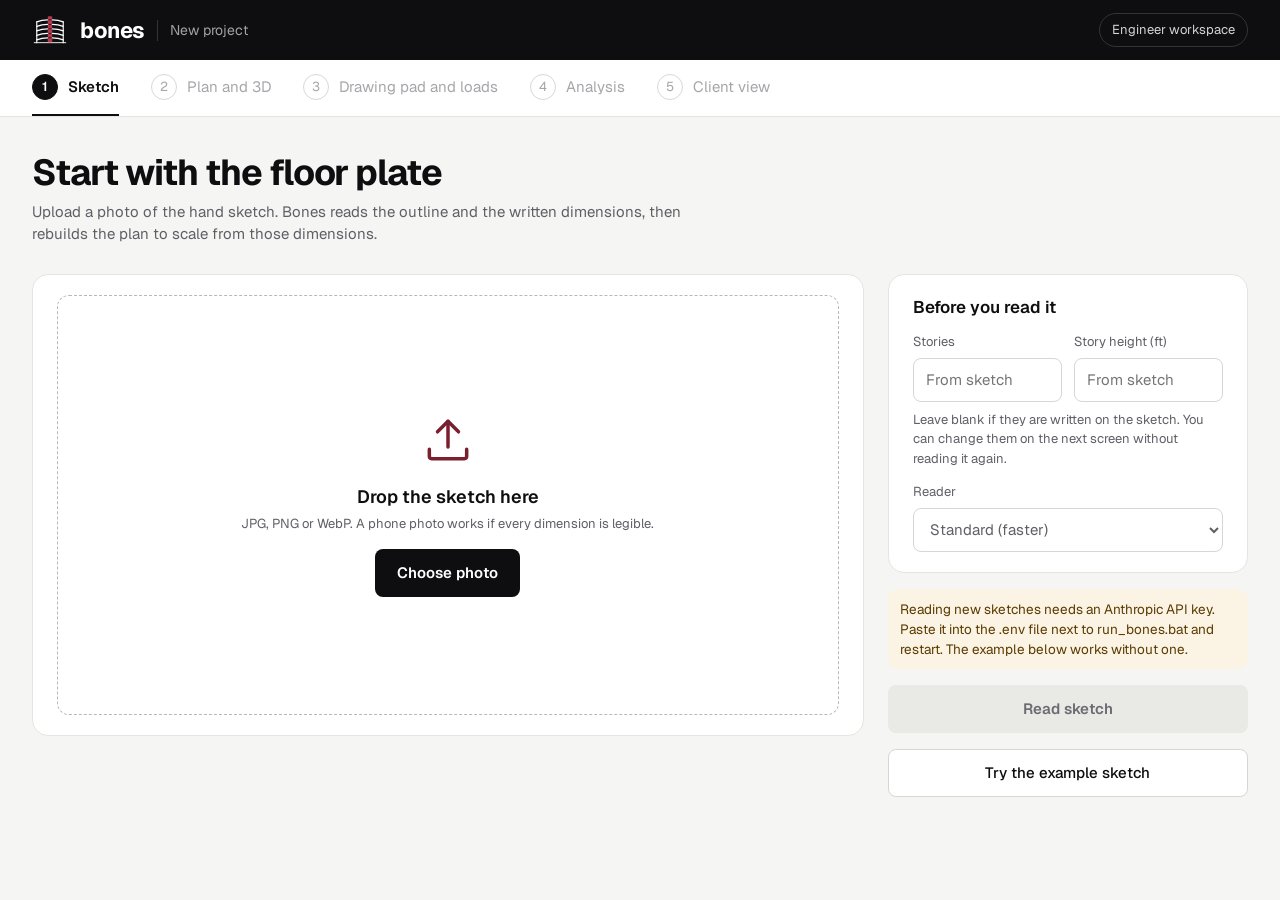
==== commit da80e4ca: "Port the ShearWall dashboard into the ELF engine and wire it to the Bones pad One engine for both la" ====
--- a/bones_service/static/src/app.html
+++ b/bones_service/static/src/app.html
@@ -120,25 +120,11 @@
 .lines li{display:flex;justify-content:space-between;gap:12px;font-size:14px;padding:6px 10px;border-radius:8px;background:#F7F7F5}
 .lines li span:last-child{font-weight:600;color:var(--wine)}
 #s3 > .row h2{margin:0 0 10px;font-size:17px}
-
-.sys-basis{display:grid;grid-template-columns:repeat(6,minmax(0,1fr));gap:10px}
-.sys-grid{display:grid;grid-template-columns:repeat(3,minmax(0,1fr));gap:16px;margin-top:20px}
-.sys-card{background:#fff;border:1px solid var(--line);border-radius:16px;padding:20px;display:flex;flex-direction:column;gap:12px}
-.sys-card.on{border-color:var(--wine);box-shadow:0 0 0 1px var(--wine)}
-.sys-card h3{margin:0;font-size:16px;font-weight:600;line-height:1.3}
-.sys-top{display:flex;justify-content:space-between;align-items:center;gap:8px;min-height:22px}
-.sys-mat{font-size:12px;font-weight:700;letter-spacing:.06em;text-transform:uppercase;color:var(--wine)}
-.badge{font-size:11.5px;font-weight:600;padding:2px 8px;border-radius:999px;background:var(--wine-l);color:var(--wine)}
-.badge.ok{background:#E7F3EC;color:var(--ok)}
-.sys-big{display:grid;grid-template-columns:1fr 1fr;gap:8px}
-.sys-dl{margin:0;display:flex;flex-direction:column;gap:8px;font-size:13.5px}
-.sys-dl > div{display:grid;grid-template-columns:1fr auto;gap:3px 8px;align-items:baseline}
-.sys-dl dt{color:var(--muted)}
-.sys-dl dd{margin:0;font-weight:600;text-align:right}
-.bar{grid-column:1 / -1;height:4px;border-radius:2px;background:#ECECE8;overflow:hidden}
-.bar i{display:block;height:100%;background:var(--wine)}
-.sys-card .btn{margin-top:auto}
-@media (max-width:1000px){.sys-grid{grid-template-columns:1fr}.sys-basis{grid-template-columns:repeat(3,minmax(0,1fr))}}
+#wallDlg{border:1px solid var(--line);border-radius:16px;padding:20px 24px;width:min(420px,calc(100vw - 32px));color:var(--ink);box-shadow:0 20px 60px rgba(14,14,16,.25)}
+#wallDlg::backdrop{background:rgba(14,14,16,.35)}
+#wallDlg h2{margin:0 0 6px;font-size:17px;font-weight:600}
+#wallDlg .small{margin:0 0 12px}
+.dlg-btns{display:flex;gap:10px;margin-top:16px}
 @media (max-width:640px){header,nav{padding-left:16px;padding-right:16px} main{padding:24px 16px 48px} h1{font-size:28px} .b-stats{grid-template-columns:repeat(2,minmax(0,1fr))}}
 </style>
 <!--PAD_CSS-->
@@ -156,7 +142,7 @@
   <button class="step" id="nav1" type="button" aria-current="step"><i>1</i>Sketch</button>
   <button class="step later" id="nav2" type="button" disabled><i>2</i>Plan and 3D</button>
   <button class="step later" id="nav3" type="button" disabled><i>3</i>Drawing pad and loads</button>
-  <button class="step later" id="nav4" type="button" disabled><i>4</i>Structural system</button>
+  <span class="step later"><i>4</i>Analysis</span>
   <span class="step later"><i>5</i>Client view</span>
 </nav>
 
@@ -253,7 +239,7 @@
           <h2>Hand-off</h2>
           <button class="btn b-primary" id="toPad" type="button" style="width:100%">Open in the drawing pad</button>
           <a class="btn ghost b-sm" id="dlM2" style="width:100%;margin-top:10px">Download Module 2 file</a>
-          <p class="small" style="margin:8px 0 0">Add lines of resistance and load areas next. The file also opens in the ELF app with <b>Open…</b>.</p>
+          <p class="small" style="margin:8px 0 0">Add braced frames and load areas next. The file also opens in the ELF app with <b>Open…</b>.</p>
           <div class="files" id="files"></div>
         </div>
         <button class="btn ghost" id="back" type="button">Read another sketch</button>
@@ -264,7 +250,7 @@
   <!-- STEP 3 -->
   <section id="s3" hidden>
     <h1>Lateral system, loads and hazards</h1>
-    <p class="lede">Pull the site hazards, draw lines of resistance and load areas, and set LL, SDL and SL for each area. Everything is saved in this browser as you go.</p>
+    <p class="lede">Pull the site hazards, draw braced frames and load areas, and set LL, SDL and SL for each area. Everything is saved in this browser as you go.</p>
     <div class="row" style="margin-bottom:20px">
       <div class="b-card grow" style="flex-basis:620px" id="hazCard">
         <div class="headrow"><h2>Site hazards, ASCE 7</h2><a class="small" href="https://ascehazardtool.org/" target="_blank" rel="noopener">Open the ASCE Hazard Tool</a></div>
@@ -295,7 +281,7 @@
       <aside class="side">
         <div class="b-card">
           <h2>Project file</h2>
-          <p class="small" style="margin:0 0 12px">The same file the ELF app opens, with your lines of resistance and load areas.</p>
+          <p class="small" style="margin:0 0 12px">The same file the ELF app opens, with your frames and load areas.</p>
           <div style="display:flex;gap:10px;flex-wrap:wrap">
             <button class="btn b-primary" id="btnSave" type="button" style="flex:1;white-space:nowrap">Download file</button>
             <button class="btn ghost" id="btnOpen" type="button" style="flex:1">Open…</button>
@@ -303,10 +289,14 @@
           </div>
         </div>
         <div class="b-card">
+          <h2>Lateral system</h2>
+          <div class="b-seg" role="group" aria-label="Lateral system"><button type="button" data-sys="braced_frame" aria-pressed="true">Steel braced frames</button><button type="button" data-sys="shear_wall" aria-pressed="false">Concrete shear walls</button></div>
+          <p class="small" style="margin:8px 0 0">Shear walls: each wall you draw asks for its thickness. R, C<sub>d</sub>, f′c and the other wall inputs go with the analysis request.</p>
+        </div>
+        <div class="b-card">
           <h2>Lines of resistance</h2>
           <div id="bonesLines" class="lines"></div>
         </div>
-        <button class="btn b-primary" id="toSys" type="button">Compare structural systems</button>
         <button class="btn ghost" id="back3" type="button">Back to the plan</button>
       </aside>
     </div>
@@ -318,29 +308,14 @@
       <p class="small" style="margin:-4px 0 12px">One row per load area on the pad. Change the level with the pad’s <b>Level</b> menu.</p>
       <div id="bonesLoads"></div>
     </div>
-  </section>
-
-  <!-- STEP 4 -->
-  <section id="s4" hidden>
-    <h1>Structural system</h1>
-    <p class="lede">Compare steel, concrete and wood for this building, then choose one. The plan, stories and site hazards come from the earlier steps.</p>
-    <div class="b-card">
-      <div class="headrow"><h2>Basis</h2><span class="small" id="sysSrc"></span></div>
-      <div class="sys-basis" id="sysBasis"></div>
-    </div>
-    <div class="sys-grid" id="sysCards"></div>
-    <p class="small" style="margin:12px 0 0">R, Ω<sub>0</sub>, C<sub>d</sub> and height limits: ASCE 7-22 Table 12.2-1. V = C<sub>s</sub>W, with T<sub>a</sub> = 0.02 h<sub>n</sub><sup>0.75</sup> (Eq. 12.8-7). Self-weight, cost, schedule and carbon are placeholder values until Module 4 is in.</p>
-    <div class="row" style="margin-top:20px">
-      <div class="b-card grow"><h2>Chosen system</h2><div id="sysPicked"></div></div>
-      <aside class="side">
-        <div class="b-card">
-          <h2>Project file</h2>
-          <p class="small" style="margin:0 0 12px">The same file as step 3, now with the chosen system under <code>bones.material</code>.</p>
-          <button class="btn b-primary" id="sysSave" type="button" style="width:100%">Download file</button>
-        </div>
-        <button class="btn ghost" id="back4" type="button">Back to the drawing pad</button>
-      </aside>
-    </div>
+    <dialog id="wallDlg" aria-labelledby="wallDlgH">
+      <form method="dialog">
+        <h2 id="wallDlgH">Wall thickness</h2>
+        <p class="small" id="wallDlgMsg"></p>
+        <label class="f">Thickness (in)<input id="wallDlgIn" type="number" inputmode="decimal" min="1" step="0.5" required></label>
+        <div class="dlg-btns"><button class="btn b-primary b-sm" value="ok">Set thickness</button><button class="btn ghost b-sm" type="button" id="wallDlgKeep">Keep</button></div>
+      </form>
+    </dialog>
   </section>
 </main>
 <!--PAD_JS-->
@@ -405,12 +380,16 @@
 
 /* ---------- navigation ---------- */
 function go(n){
-  const open = {2: !!S.result, 3: !!S.padOpen, 4: !!S.sysOpen};
-  [1, 2, 3, 4].forEach(i => { $("s" + i).hidden = n !== i; $("nav" + i).setAttribute("aria-current", n === i ? "step" : "false"); });
+  $("s1").hidden = n !== 1; $("s2").hidden = n !== 2; $("s3").hidden = n !== 3;
+  $("nav3").setAttribute("aria-current", n === 3 ? "step" : "false");
+  $("nav3").className = "step" + (S.padOpen ? (n === 3 ? "" : " done") : " later");
+  $("nav3").disabled = !S.padOpen;
+  if(n === 3 && window.BonesPad) requestAnimationFrame(() => window.BonesPad.fit());
+  $("nav1").setAttribute("aria-current", n === 1 ? "step" : "false");
+  $("nav2").setAttribute("aria-current", n === 2 ? "step" : "false");
   $("nav1").className = "step" + (n >= 2 ? " done" : "");
-  [2, 3, 4].forEach(i => { $("nav" + i).disabled = !open[i]; $("nav" + i).className = "step" + (!open[i] ? " later" : n === i ? "" : " done"); });
-  if(n === 3 && window.BonesPad) requestAnimationFrame(() => window.BonesPad.fit());
-  if(n === 4) sysRender();
+  $("nav2").className = "step" + (S.result ? (n === 2 ? "" : n === 3 ? " done" : " done") : " later");
+  $("nav2").disabled = !S.result;
   window.scrollTo(0, 0);
 }
 $("nav1").addEventListener("click", () => go(1));
@@ -418,88 +397,6 @@
 $("back").addEventListener("click", () => go(1));
 $("nav3").addEventListener("click", () => S.padOpen && go(3));
 $("back3").addEventListener("click", () => go(2));
-$("nav4").addEventListener("click", () => S.sysOpen && go(4));
-$("toSys").addEventListener("click", () => { S.sysOpen = true; go(4); });
-$("back4").addEventListener("click", () => go(3));
-
-/* ---------- step 4: structural system (stand-in for module 4) ---------- */
-// R, Ω0, Cd, row and height limits (ft, by SDC; absent = not limited) are ASCE 7-22 Table 12.2-1.
-// psf (self-weight), cost ($/sf), weeks per floor and carbon (kg CO2e/m²) are placeholders until module 4 is in.
-const SYSTEMS = [
-  {key: "steel", short: "Steel", name: "Steel special concentrically braced frames", row: "B.2", R: 6, O: 2, Cd: 5,
-   limit: {D: 160, E: 160, F: 100}, psf: 85, cost: 42, wk: 1.5, carbon: 180,
-   note: "Light and quick to erect, with open bays between frames. Needs fireproofing and detailed brace connections."},
-  {key: "concrete", short: "Concrete", name: "Special reinforced concrete shear walls", row: "B.4", R: 6, O: 2.5, Cd: 5,
-   limit: {D: 160, E: 160, F: 100}, psf: 150, cost: 36, wk: 2.5, carbon: 260,
-   note: "Stiff walls with fire rating built in. The heaviest option, so the seismic weight and foundations go up."},
-  {key: "wood", short: "Wood", name: "Light-frame wood walls sheathed with wood structural panels", row: "A.15", R: 6.5, O: 3, Cd: 4,
-   limit: {D: 65, E: 65, F: 65}, psf: 30, cost: 26, wk: 1, carbon: 90, maxStories: 5,
-   note: "The lightest and lowest-carbon option, with many short shear walls. Limited in height and story count."}
-];
-function sdcOf(sds, sd1, rc){   // ASCE 7 Tables 11.6-1 and 11.6-2
-  const iv = rc === "IV", cat = (v, l) => v < l[0] ? "A" : v < l[1] ? (iv ? "C" : "B") : v < l[2] ? (iv ? "D" : "C") : "D";
-  return [cat(sds, [0.167, 0.33, 0.5]), cat(sd1, [0.067, 0.133, 0.2])].sort().pop();
-}
-function sysBasis(){
-  const P = window.BonesPad.state(), h = window.BonesPad.bones().hazard || {}, v = h.values || {}, V = P.plan.verts || [];
-  let A = 0; V.forEach((p, i) => { const q = V[(i + 1) % V.length]; A += p[0] * q[1] - q[0] * p[1]; });
-  const hs = (P.levels || []).map(L => +L.h).filter(isFinite), has = v.sds != null && v.sd1 != null;
-  const sds = has ? +v.sds : 1.0, sd1 = has ? +v.sd1 : 0.6, rc = (h.query || {}).risk_category || "II";
-  return {A: Math.abs(A) / 2, n: hs.length, hn: hs.length ? Math.max(...hs) : 0, sds, sd1, ie: +v.ie || 1.0, rc, has,
-          sdc: (has && v.sdc ? String(v.sdc).toUpperCase() : sdcOf(sds, sd1, rc))};
-}
-function sysCalc(s, b){
-  const W = b.A * b.n * s.psf / 1000, Ta = 0.02 * Math.pow(b.hn, 0.75), RI = s.R / b.ie;
-  const Cs = Math.max(Math.min(b.sds / RI, Ta > 0 ? b.sd1 / (Ta * RI) : Infinity), 0.044 * b.sds * b.ie, 0.01);
-  const lim = s.limit[b.sdc], why = [], sf = b.A * b.n;
-  if(lim != null && b.hn > lim) why.push(`${fmt(b.hn, 0)} ft is over the ${lim} ft height limit for SDC ${b.sdc}.`);
-  if(s.maxStories && b.n > s.maxStories) why.push(`${b.n} stories is more than light-frame wood usually allows (about ${s.maxStories}).`);
-  return Object.assign({}, s, {W, Ta, Cs, V: Cs * W, lim, why, allowed: !why.length,
-    total: sf * s.cost, weeks: b.n * s.wk, tCO2: sf * 0.0929 * s.carbon / 1000});
-}
-const money = v => "$" + (v >= 1e6 ? (v / 1e6).toFixed(1) + "M" : Math.round(v / 1e3) + "k");
-function sysRender(){
-  if(!window.BonesPad) return;
-  const b = sysBasis(), chosen = (window.BonesPad.bones().material || {}).key, rows = SYSTEMS.map(s => sysCalc(s, b));
-  const ok = rows.filter(r => r.allowed), best = ok.length ? ok.reduce((p, q) => q.total < p.total ? q : p) : null;
-  const greenest = ok.length ? ok.reduce((p, q) => q.tCO2 < p.tCO2 ? q : p) : null;
-  const max = k => Math.max(...rows.map(r => r[k])) || 1, bar = (r, k) => `<span class="bar"><i style="width:${(r[k] / max(k) * 100).toFixed(0)}%"></i></span>`;
-  const stat = (l, v) => `<div class="b-stat"><div>${l}</div><div>${v}</div></div>`;
-  $("sysBasis").innerHTML = stat("Floor area", fmt(b.A, 0) + " sf") + stat("Stories", b.n) + stat("Roof height h<sub>n</sub>", fmt(b.hn, 1) + " ft") +
-    stat("S<sub>DS</sub> / S<sub>D1</sub>", b.sds.toFixed(2) + " / " + b.sd1.toFixed(2)) + stat("SDC", b.sdc) + stat("I<sub>e</sub>, Risk Cat. " + esc(b.rc), b.ie.toFixed(2));
-  $("sysSrc").innerHTML = b.has ? "Site hazards from step 3" : '<span class="b-warn">No site hazards yet: S<sub>DS</sub> 1.0 and S<sub>D1</sub> 0.6 assumed. Pull them in step 3.</span>';
-  $("sysCards").innerHTML = rows.map(r => { const on = r.key === chosen;
-    const badges = (r === best ? '<span class="badge ok">Lowest cost</span>' : "") + (r === greenest && r !== best ? '<span class="badge ok">Lowest carbon</span>' : "") + (!r.allowed ? '<span class="badge">Not permitted</span>' : "");
-    return `<div class="sys-card${on ? " on" : ""}">
-      <div class="sys-top"><span class="sys-mat">${r.short}</span><span>${badges}</span></div>
-      <h3>${r.name}</h3>
-      <div class="sys-big">${stat("Base shear V", fmt(r.V, 0) + " k")}${stat("Seismic weight W", fmt(r.W, 0) + " k")}</div>
-      <dl class="sys-dl">
-        <div><dt>R / Ω<sub>0</sub> / C<sub>d</sub> <span class="muted">(Table 12.2-1, ${r.row})</span></dt><dd>${r.R} / ${r.O} / ${r.Cd}</dd></div>
-        <div><dt>C<sub>s</sub> at T<sub>a</sub> = ${r.Ta.toFixed(2)} s</dt><dd>${r.Cs.toFixed(3)}</dd>${bar(r, "V")}</div>
-        <div><dt>Height limit, SDC ${b.sdc}</dt><dd class="${r.lim != null && b.hn > r.lim ? "b-bad" : "b-good"}">${r.lim == null ? "Not limited" : r.lim + " ft"}</dd></div>
-        <div><dt>Self-weight</dt><dd>${r.psf} psf</dd></div>
-        <div><dt>Structure cost</dt><dd>${money(r.total)}</dd>${bar(r, "total")}</div>
-        <div><dt>Frame schedule</dt><dd>${fmt(r.weeks, 1)} weeks</dd>${bar(r, "weeks")}</div>
-        <div><dt>Embodied carbon</dt><dd>${fmt(r.tCO2, 0)} t CO<sub>2</sub>e</dd>${bar(r, "tCO2")}</div>
-      </dl>
-      ${r.allowed ? `<p class="small" style="margin:0">${r.note}</p>` : `<p class="small b-bad" style="margin:0">${r.why.join(" ")}</p>`}
-      <button class="btn ${on ? "black" : "b-primary"} b-sm" type="button" data-sys="${r.key}"${r.allowed ? "" : " disabled"}>${on ? "Chosen" : "Choose " + r.short.toLowerCase()}</button>
-    </div>`; }).join("");
-  const c = rows.find(r => r.key === chosen);
-  $("sysPicked").innerHTML = c
-    ? `<p style="margin:0 0 6px"><b>${c.name}</b>${c.allowed ? "" : ' <span class="b-bad">(no longer permitted for this building)</span>'}</p>
-       <p class="small" style="margin:0">R = ${c.R}, Ω<sub>0</sub> = ${c.O}, C<sub>d</sub> = ${c.Cd}. C<sub>s</sub> = ${c.Cs.toFixed(3)}, W = ${fmt(c.W, 0)} k, V = ${fmt(c.V, 0)} k. Saved in the project file.</p>`
-    : '<p class="small" style="margin:0">None yet. Choose one of the three systems above.</p>';
-}
-$("sysCards").addEventListener("click", e => {
-  const btn = e.target.closest("[data-sys]"); if(!btn || btn.disabled) return;
-  const r = sysCalc(SYSTEMS.find(s => s.key === btn.dataset.sys), sysBasis()), r3 = v => Math.round(v * 1000) / 1000;
-  window.BonesPad.setMaterial({key: r.key, material: r.short, system: r.name, table_12_2_1: r.row, R: r.R, omega0: r.O, Cd: r.Cd,
-    self_weight_psf: r.psf, Ta_s: r3(r.Ta), Cs: r3(r.Cs), W_kips: Math.round(r.W), V_kips: Math.round(r.V), placeholder: true});
-  sysRender();
-});
-$("sysSave").addEventListener("click", () => $("btnSave").click());
 /* ---------- step 3: site hazards and snow ---------- */
 const hz = id => $(id);
 function hzFill(){
@@ -662,7 +559,7 @@
     (u !== "ft" ? `<p class="small" style="margin:6px 0 0">Written in ${esc(u)}; the plan is converted to feet.</p>` : "") + `</div>`;
   h += `<div class="item"><div class="t">Stories <span class="${lvSrc === "sketch" || lvSrc === "entered" ? "b-good" : "warn"}">${lvSrc === "sketch" ? "from the sketch" : lvSrc === "entered" ? "entered" : "not on the sketch"}</span></div><div class="small">${m2.n} at ${fmt(m2.levels[0].h, 2)} ft. ${lvSrc.startsWith("default") ? "Set the real values in Stories below." : ""}</div></div>`;
   h += `<div class="item"><div class="t">Grid, columns and cores <span class="small">${nG + (B.columns||[]).length + (B.cores||[]).length ? "found" : "none drawn"}</span></div><div class="small">${nG} grid line${nG === 1 ? "" : "s"}, ${(B.columns||[]).length} column${(B.columns||[]).length === 1 ? "" : "s"}, ${(B.cores||[]).length} core${(B.cores||[]).length === 1 ? "" : "s"}.</div></div>`;
-  h += `<div class="item"><div class="t">Lines of resistance <span class="small">added later</span></div><div class="small">The reader does not look for walls or frames. Draw them in the drawing pad.</div></div>`;
+  h += `<div class="item"><div class="t">Braced frames <span class="small">added later</span></div><div class="small">The reader does not look for frames. Draw them in the drawing pad.</div></div>`;
   const notes = (P.warnings||[]).concat(res.changes||[]);
   if(notes.length) h += `<div class="item"><div class="t">Notes</div><ul class="plain">${notes.map(n => `<li>${esc(n)}</li>`).join("")}</ul></div>`;
   $("found").innerHTML = h;
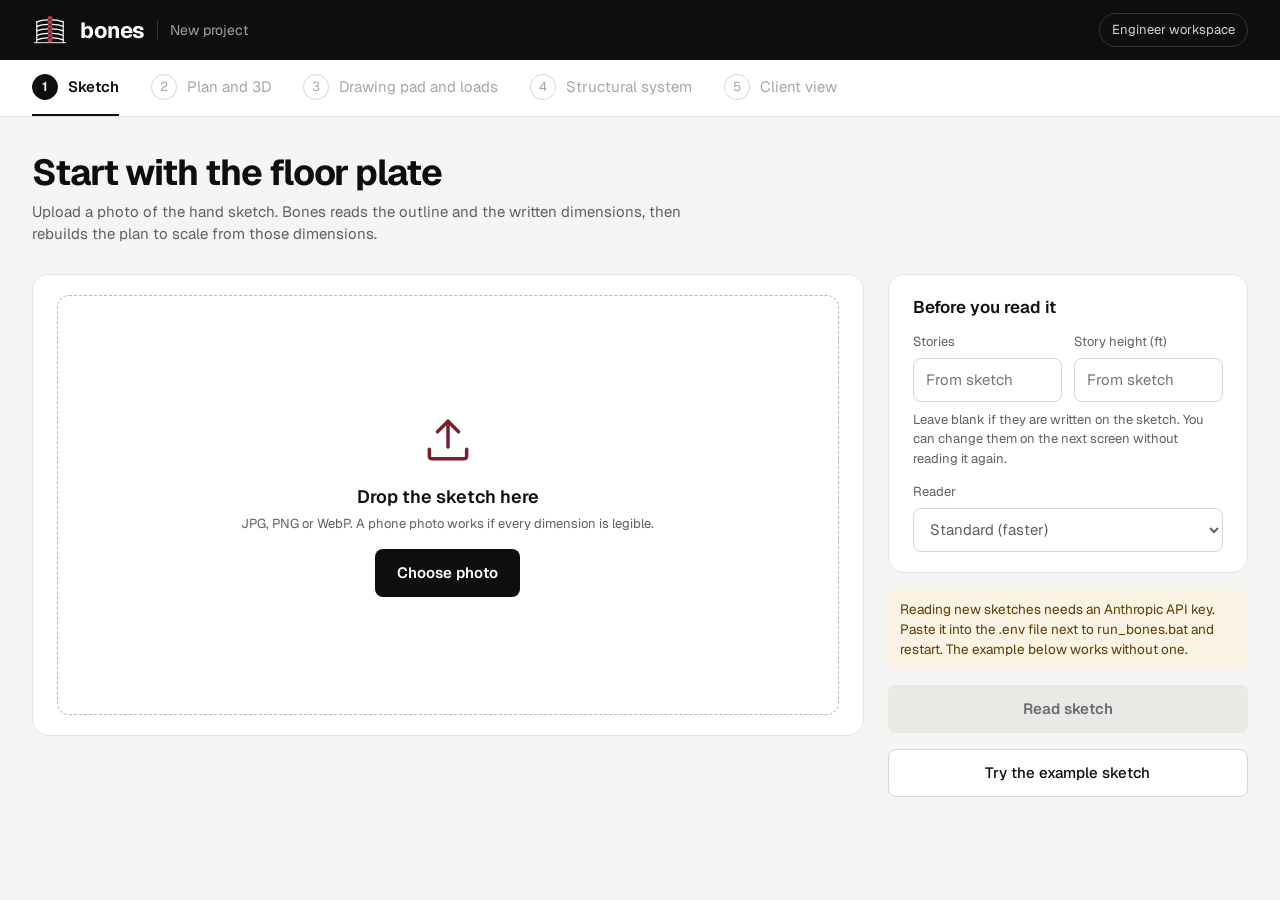
==== commit d8ab0fd5: "Merge pull request #4 from xmontoya-pe/ui-updates ui" ====
--- a/bones_service/static/src/app.html
+++ b/bones_service/static/src/app.html
@@ -120,11 +120,25 @@
 .lines li{display:flex;justify-content:space-between;gap:12px;font-size:14px;padding:6px 10px;border-radius:8px;background:#F7F7F5}
 .lines li span:last-child{font-weight:600;color:var(--wine)}
 #s3 > .row h2{margin:0 0 10px;font-size:17px}
-#wallDlg{border:1px solid var(--line);border-radius:16px;padding:20px 24px;width:min(420px,calc(100vw - 32px));color:var(--ink);box-shadow:0 20px 60px rgba(14,14,16,.25)}
-#wallDlg::backdrop{background:rgba(14,14,16,.35)}
-#wallDlg h2{margin:0 0 6px;font-size:17px;font-weight:600}
-#wallDlg .small{margin:0 0 12px}
-.dlg-btns{display:flex;gap:10px;margin-top:16px}
+
+.sys-basis{display:grid;grid-template-columns:repeat(6,minmax(0,1fr));gap:10px}
+.sys-grid{display:grid;grid-template-columns:repeat(3,minmax(0,1fr));gap:16px;margin-top:20px}
+.sys-card{background:#fff;border:1px solid var(--line);border-radius:16px;padding:20px;display:flex;flex-direction:column;gap:12px}
+.sys-card.on{border-color:var(--wine);box-shadow:0 0 0 1px var(--wine)}
+.sys-card h3{margin:0;font-size:16px;font-weight:600;line-height:1.3}
+.sys-top{display:flex;justify-content:space-between;align-items:center;gap:8px;min-height:22px}
+.sys-mat{font-size:12px;font-weight:700;letter-spacing:.06em;text-transform:uppercase;color:var(--wine)}
+.badge{font-size:11.5px;font-weight:600;padding:2px 8px;border-radius:999px;background:var(--wine-l);color:var(--wine)}
+.badge.ok{background:#E7F3EC;color:var(--ok)}
+.sys-big{display:grid;grid-template-columns:1fr 1fr;gap:8px}
+.sys-dl{margin:0;display:flex;flex-direction:column;gap:8px;font-size:13.5px}
+.sys-dl > div{display:grid;grid-template-columns:1fr auto;gap:3px 8px;align-items:baseline}
+.sys-dl dt{color:var(--muted)}
+.sys-dl dd{margin:0;font-weight:600;text-align:right}
+.bar{grid-column:1 / -1;height:4px;border-radius:2px;background:#ECECE8;overflow:hidden}
+.bar i{display:block;height:100%;background:var(--wine)}
+.sys-card .btn{margin-top:auto}
+@media (max-width:1000px){.sys-grid{grid-template-columns:1fr}.sys-basis{grid-template-columns:repeat(3,minmax(0,1fr))}}
 @media (max-width:640px){header,nav{padding-left:16px;padding-right:16px} main{padding:24px 16px 48px} h1{font-size:28px} .b-stats{grid-template-columns:repeat(2,minmax(0,1fr))}}
 </style>
 <!--PAD_CSS-->
@@ -142,7 +156,7 @@
   <button class="step" id="nav1" type="button" aria-current="step"><i>1</i>Sketch</button>
   <button class="step later" id="nav2" type="button" disabled><i>2</i>Plan and 3D</button>
   <button class="step later" id="nav3" type="button" disabled><i>3</i>Drawing pad and loads</button>
-  <span class="step later"><i>4</i>Analysis</span>
+  <button class="step later" id="nav4" type="button" disabled><i>4</i>Structural system</button>
   <span class="step later"><i>5</i>Client view</span>
 </nav>
 
@@ -239,7 +253,7 @@
           <h2>Hand-off</h2>
           <button class="btn b-primary" id="toPad" type="button" style="width:100%">Open in the drawing pad</button>
           <a class="btn ghost b-sm" id="dlM2" style="width:100%;margin-top:10px">Download Module 2 file</a>
-          <p class="small" style="margin:8px 0 0">Add braced frames and load areas next. The file also opens in the ELF app with <b>Open…</b>.</p>
+          <p class="small" style="margin:8px 0 0">Add lines of resistance and load areas next. The file also opens in the ELF app with <b>Open…</b>.</p>
           <div class="files" id="files"></div>
         </div>
         <button class="btn ghost" id="back" type="button">Read another sketch</button>
@@ -250,7 +264,7 @@
   <!-- STEP 3 -->
   <section id="s3" hidden>
     <h1>Lateral system, loads and hazards</h1>
-    <p class="lede">Pull the site hazards, draw braced frames and load areas, and set LL, SDL and SL for each area. Everything is saved in this browser as you go.</p>
+    <p class="lede">Pull the site hazards, draw lines of resistance and load areas, and set LL, SDL and SL for each area. Everything is saved in this browser as you go.</p>
     <div class="row" style="margin-bottom:20px">
       <div class="b-card grow" style="flex-basis:620px" id="hazCard">
         <div class="headrow"><h2>Site hazards, ASCE 7</h2><a class="small" href="https://ascehazardtool.org/" target="_blank" rel="noopener">Open the ASCE Hazard Tool</a></div>
@@ -281,7 +295,7 @@
       <aside class="side">
         <div class="b-card">
           <h2>Project file</h2>
-          <p class="small" style="margin:0 0 12px">The same file the ELF app opens, with your frames and load areas.</p>
+          <p class="small" style="margin:0 0 12px">The same file the ELF app opens, with your lines of resistance and load areas.</p>
           <div style="display:flex;gap:10px;flex-wrap:wrap">
             <button class="btn b-primary" id="btnSave" type="button" style="flex:1;white-space:nowrap">Download file</button>
             <button class="btn ghost" id="btnOpen" type="button" style="flex:1">Open…</button>
@@ -289,14 +303,10 @@
           </div>
         </div>
         <div class="b-card">
-          <h2>Lateral system</h2>
-          <div class="b-seg" role="group" aria-label="Lateral system"><button type="button" data-sys="braced_frame" aria-pressed="true">Steel braced frames</button><button type="button" data-sys="shear_wall" aria-pressed="false">Concrete shear walls</button></div>
-          <p class="small" style="margin:8px 0 0">Shear walls: each wall you draw asks for its thickness. R, C<sub>d</sub>, f′c and the other wall inputs go with the analysis request.</p>
-        </div>
-        <div class="b-card">
           <h2>Lines of resistance</h2>
           <div id="bonesLines" class="lines"></div>
         </div>
+        <button class="btn b-primary" id="toSys" type="button">Compare structural systems</button>
         <button class="btn ghost" id="back3" type="button">Back to the plan</button>
       </aside>
     </div>
@@ -308,14 +318,42 @@
       <p class="small" style="margin:-4px 0 12px">One row per load area on the pad. Change the level with the pad’s <b>Level</b> menu.</p>
       <div id="bonesLoads"></div>
     </div>
-    <dialog id="wallDlg" aria-labelledby="wallDlgH">
-      <form method="dialog">
-        <h2 id="wallDlgH">Wall thickness</h2>
-        <p class="small" id="wallDlgMsg"></p>
-        <label class="f">Thickness (in)<input id="wallDlgIn" type="number" inputmode="decimal" min="1" step="0.5" required></label>
-        <div class="dlg-btns"><button class="btn b-primary b-sm" value="ok">Set thickness</button><button class="btn ghost b-sm" type="button" id="wallDlgKeep">Keep</button></div>
-      </form>
-    </dialog>
+    <div class="b-card" style="margin-top:20px" id="gravCard">
+      <div class="headrow"><h2>Gravity framing: best bay sizes</h2>
+        <button class="btn b-primary b-sm" id="gravRun" type="button">Find bay sizes</button></div>
+      <p class="small" style="margin:-4px 0 12px">Sends the outline, stories and each load area’s occupancy to the gravity optimizer, which tries candidate grids against the bay study and sizes the columns. Steel only for now; costs are placeholder rates.</p>
+      <div class="hz-grid">
+        <label class="f">Min bay (ft)<input id="gvMinBay" inputmode="decimal" value="20"></label>
+        <label class="f">Max bay (ft)<input id="gvMaxBay" inputmode="decimal" value="45"></label>
+        <label class="f">Min ceiling height (ft)<input id="gvCeil" inputmode="decimal" value="9"></label>
+        <label class="f">Plenum (in)<input id="gvPlenum" inputmode="decimal" value="18"></label>
+      </div>
+      <p class="small" id="gravMsg" style="margin:10px 0 0"></p>
+      <div id="gravOut"></div>
+    </div>
+  </section>
+
+  <!-- STEP 4 -->
+  <section id="s4" hidden>
+    <h1>Structural system</h1>
+    <p class="lede">Compare steel, concrete and wood for this building, then choose one. The plan, stories and site hazards come from the earlier steps.</p>
+    <div class="b-card">
+      <div class="headrow"><h2>Basis</h2><span class="small" id="sysSrc"></span></div>
+      <div class="sys-basis" id="sysBasis"></div>
+    </div>
+    <div class="sys-grid" id="sysCards"></div>
+    <p class="small" style="margin:12px 0 0">R, Ω<sub>0</sub>, C<sub>d</sub> and height limits: ASCE 7-22 Table 12.2-1. V = C<sub>s</sub>W, with T<sub>a</sub> = 0.02 h<sub>n</sub><sup>0.75</sup> (Eq. 12.8-7). Self-weight, cost, schedule and carbon are placeholder values until Module 4 is in.</p>
+    <div class="row" style="margin-top:20px">
+      <div class="b-card grow"><h2>Chosen system</h2><div id="sysPicked"></div></div>
+      <aside class="side">
+        <div class="b-card">
+          <h2>Project file</h2>
+          <p class="small" style="margin:0 0 12px">The same file as step 3, now with the chosen system under <code>bones.material</code>.</p>
+          <button class="btn b-primary" id="sysSave" type="button" style="width:100%">Download file</button>
+        </div>
+        <button class="btn ghost" id="back4" type="button">Back to the drawing pad</button>
+      </aside>
+    </div>
   </section>
 </main>
 <!--PAD_JS-->
@@ -380,16 +418,12 @@
 
 /* ---------- navigation ---------- */
 function go(n){
-  $("s1").hidden = n !== 1; $("s2").hidden = n !== 2; $("s3").hidden = n !== 3;
-  $("nav3").setAttribute("aria-current", n === 3 ? "step" : "false");
-  $("nav3").className = "step" + (S.padOpen ? (n === 3 ? "" : " done") : " later");
-  $("nav3").disabled = !S.padOpen;
+  const open = {2: !!S.result, 3: !!S.padOpen, 4: !!S.sysOpen};
+  [1, 2, 3, 4].forEach(i => { $("s" + i).hidden = n !== i; $("nav" + i).setAttribute("aria-current", n === i ? "step" : "false"); });
+  $("nav1").className = "step" + (n >= 2 ? " done" : "");
+  [2, 3, 4].forEach(i => { $("nav" + i).disabled = !open[i]; $("nav" + i).className = "step" + (!open[i] ? " later" : n === i ? "" : " done"); });
   if(n === 3 && window.BonesPad) requestAnimationFrame(() => window.BonesPad.fit());
-  $("nav1").setAttribute("aria-current", n === 1 ? "step" : "false");
-  $("nav2").setAttribute("aria-current", n === 2 ? "step" : "false");
-  $("nav1").className = "step" + (n >= 2 ? " done" : "");
-  $("nav2").className = "step" + (S.result ? (n === 2 ? "" : n === 3 ? " done" : " done") : " later");
-  $("nav2").disabled = !S.result;
+  if(n === 4) sysRender();
   window.scrollTo(0, 0);
 }
 $("nav1").addEventListener("click", () => go(1));
@@ -397,6 +431,88 @@
 $("back").addEventListener("click", () => go(1));
 $("nav3").addEventListener("click", () => S.padOpen && go(3));
 $("back3").addEventListener("click", () => go(2));
+$("nav4").addEventListener("click", () => S.sysOpen && go(4));
+$("toSys").addEventListener("click", () => { S.sysOpen = true; go(4); });
+$("back4").addEventListener("click", () => go(3));
+
+/* ---------- step 4: structural system (stand-in for module 4) ---------- */
+// R, Ω0, Cd, row and height limits (ft, by SDC; absent = not limited) are ASCE 7-22 Table 12.2-1.
+// psf (self-weight), cost ($/sf), weeks per floor and carbon (kg CO2e/m²) are placeholders until module 4 is in.
+const SYSTEMS = [
+  {key: "steel", short: "Steel", name: "Steel special concentrically braced frames", row: "B.2", R: 6, O: 2, Cd: 5,
+   limit: {D: 160, E: 160, F: 100}, psf: 85, cost: 42, wk: 1.5, carbon: 180,
+   note: "Light and quick to erect, with open bays between frames. Needs fireproofing and detailed brace connections."},
+  {key: "concrete", short: "Concrete", name: "Special reinforced concrete shear walls", row: "B.4", R: 6, O: 2.5, Cd: 5,
+   limit: {D: 160, E: 160, F: 100}, psf: 150, cost: 36, wk: 2.5, carbon: 260,
+   note: "Stiff walls with fire rating built in. The heaviest option, so the seismic weight and foundations go up."},
+  {key: "wood", short: "Wood", name: "Light-frame wood walls sheathed with wood structural panels", row: "A.15", R: 6.5, O: 3, Cd: 4,
+   limit: {D: 65, E: 65, F: 65}, psf: 30, cost: 26, wk: 1, carbon: 90, maxStories: 5,
+   note: "The lightest and lowest-carbon option, with many short shear walls. Limited in height and story count."}
+];
+function sdcOf(sds, sd1, rc){   // ASCE 7 Tables 11.6-1 and 11.6-2
+  const iv = rc === "IV", cat = (v, l) => v < l[0] ? "A" : v < l[1] ? (iv ? "C" : "B") : v < l[2] ? (iv ? "D" : "C") : "D";
+  return [cat(sds, [0.167, 0.33, 0.5]), cat(sd1, [0.067, 0.133, 0.2])].sort().pop();
+}
+function sysBasis(){
+  const P = window.BonesPad.state(), h = window.BonesPad.bones().hazard || {}, v = h.values || {}, V = P.plan.verts || [];
+  let A = 0; V.forEach((p, i) => { const q = V[(i + 1) % V.length]; A += p[0] * q[1] - q[0] * p[1]; });
+  const hs = (P.levels || []).map(L => +L.h).filter(isFinite), has = v.sds != null && v.sd1 != null;
+  const sds = has ? +v.sds : 1.0, sd1 = has ? +v.sd1 : 0.6, rc = (h.query || {}).risk_category || "II";
+  return {A: Math.abs(A) / 2, n: hs.length, hn: hs.length ? Math.max(...hs) : 0, sds, sd1, ie: +v.ie || 1.0, rc, has,
+          sdc: (has && v.sdc ? String(v.sdc).toUpperCase() : sdcOf(sds, sd1, rc))};
+}
+function sysCalc(s, b){
+  const W = b.A * b.n * s.psf / 1000, Ta = 0.02 * Math.pow(b.hn, 0.75), RI = s.R / b.ie;
+  const Cs = Math.max(Math.min(b.sds / RI, Ta > 0 ? b.sd1 / (Ta * RI) : Infinity), 0.044 * b.sds * b.ie, 0.01);
+  const lim = s.limit[b.sdc], why = [], sf = b.A * b.n;
+  if(lim != null && b.hn > lim) why.push(`${fmt(b.hn, 0)} ft is over the ${lim} ft height limit for SDC ${b.sdc}.`);
+  if(s.maxStories && b.n > s.maxStories) why.push(`${b.n} stories is more than light-frame wood usually allows (about ${s.maxStories}).`);
+  return Object.assign({}, s, {W, Ta, Cs, V: Cs * W, lim, why, allowed: !why.length,
+    total: sf * s.cost, weeks: b.n * s.wk, tCO2: sf * 0.0929 * s.carbon / 1000});
+}
+const money = v => "$" + (v >= 1e6 ? (v / 1e6).toFixed(1) + "M" : Math.round(v / 1e3) + "k");
+function sysRender(){
+  if(!window.BonesPad) return;
+  const b = sysBasis(), chosen = (window.BonesPad.bones().material || {}).key, rows = SYSTEMS.map(s => sysCalc(s, b));
+  const ok = rows.filter(r => r.allowed), best = ok.length ? ok.reduce((p, q) => q.total < p.total ? q : p) : null;
+  const greenest = ok.length ? ok.reduce((p, q) => q.tCO2 < p.tCO2 ? q : p) : null;
+  const max = k => Math.max(...rows.map(r => r[k])) || 1, bar = (r, k) => `<span class="bar"><i style="width:${(r[k] / max(k) * 100).toFixed(0)}%"></i></span>`;
+  const stat = (l, v) => `<div class="b-stat"><div>${l}</div><div>${v}</div></div>`;
+  $("sysBasis").innerHTML = stat("Floor area", fmt(b.A, 0) + " sf") + stat("Stories", b.n) + stat("Roof height h<sub>n</sub>", fmt(b.hn, 1) + " ft") +
+    stat("S<sub>DS</sub> / S<sub>D1</sub>", b.sds.toFixed(2) + " / " + b.sd1.toFixed(2)) + stat("SDC", b.sdc) + stat("I<sub>e</sub>, Risk Cat. " + esc(b.rc), b.ie.toFixed(2));
+  $("sysSrc").innerHTML = b.has ? "Site hazards from step 3" : '<span class="b-warn">No site hazards yet: S<sub>DS</sub> 1.0 and S<sub>D1</sub> 0.6 assumed. Pull them in step 3.</span>';
+  $("sysCards").innerHTML = rows.map(r => { const on = r.key === chosen;
+    const badges = (r === best ? '<span class="badge ok">Lowest cost</span>' : "") + (r === greenest && r !== best ? '<span class="badge ok">Lowest carbon</span>' : "") + (!r.allowed ? '<span class="badge">Not permitted</span>' : "");
+    return `<div class="sys-card${on ? " on" : ""}">
+      <div class="sys-top"><span class="sys-mat">${r.short}</span><span>${badges}</span></div>
+      <h3>${r.name}</h3>
+      <div class="sys-big">${stat("Base shear V", fmt(r.V, 0) + " k")}${stat("Seismic weight W", fmt(r.W, 0) + " k")}</div>
+      <dl class="sys-dl">
+        <div><dt>R / Ω<sub>0</sub> / C<sub>d</sub> <span class="muted">(Table 12.2-1, ${r.row})</span></dt><dd>${r.R} / ${r.O} / ${r.Cd}</dd></div>
+        <div><dt>C<sub>s</sub> at T<sub>a</sub> = ${r.Ta.toFixed(2)} s</dt><dd>${r.Cs.toFixed(3)}</dd>${bar(r, "V")}</div>
+        <div><dt>Height limit, SDC ${b.sdc}</dt><dd class="${r.lim != null && b.hn > r.lim ? "b-bad" : "b-good"}">${r.lim == null ? "Not limited" : r.lim + " ft"}</dd></div>
+        <div><dt>Self-weight</dt><dd>${r.psf} psf</dd></div>
+        <div><dt>Structure cost</dt><dd>${money(r.total)}</dd>${bar(r, "total")}</div>
+        <div><dt>Frame schedule</dt><dd>${fmt(r.weeks, 1)} weeks</dd>${bar(r, "weeks")}</div>
+        <div><dt>Embodied carbon</dt><dd>${fmt(r.tCO2, 0)} t CO<sub>2</sub>e</dd>${bar(r, "tCO2")}</div>
+      </dl>
+      ${r.allowed ? `<p class="small" style="margin:0">${r.note}</p>` : `<p class="small b-bad" style="margin:0">${r.why.join(" ")}</p>`}
+      <button class="btn ${on ? "black" : "b-primary"} b-sm" type="button" data-sys="${r.key}"${r.allowed ? "" : " disabled"}>${on ? "Chosen" : "Choose " + r.short.toLowerCase()}</button>
+    </div>`; }).join("");
+  const c = rows.find(r => r.key === chosen);
+  $("sysPicked").innerHTML = c
+    ? `<p style="margin:0 0 6px"><b>${c.name}</b>${c.allowed ? "" : ' <span class="b-bad">(no longer permitted for this building)</span>'}</p>
+       <p class="small" style="margin:0">R = ${c.R}, Ω<sub>0</sub> = ${c.O}, C<sub>d</sub> = ${c.Cd}. C<sub>s</sub> = ${c.Cs.toFixed(3)}, W = ${fmt(c.W, 0)} k, V = ${fmt(c.V, 0)} k. Saved in the project file.</p>`
+    : '<p class="small" style="margin:0">None yet. Choose one of the three systems above.</p>';
+}
+$("sysCards").addEventListener("click", e => {
+  const btn = e.target.closest("[data-sys]"); if(!btn || btn.disabled) return;
+  const r = sysCalc(SYSTEMS.find(s => s.key === btn.dataset.sys), sysBasis()), r3 = v => Math.round(v * 1000) / 1000;
+  window.BonesPad.setMaterial({key: r.key, material: r.short, system: r.name, table_12_2_1: r.row, R: r.R, omega0: r.O, Cd: r.Cd,
+    self_weight_psf: r.psf, Ta_s: r3(r.Ta), Cs: r3(r.Cs), W_kips: Math.round(r.W), V_kips: Math.round(r.V), placeholder: true});
+  sysRender();
+});
+$("sysSave").addEventListener("click", () => $("btnSave").click());
 /* ---------- step 3: site hazards and snow ---------- */
 const hz = id => $(id);
 function hzFill(){
@@ -461,6 +577,47 @@
   }catch(e){ $("hzMsg").textContent = e.message; }
   finally{ b.disabled = false; }
 });
+/* ---------- step 3: gravity framing ---------- */
+async function occupancies(){
+  try{ const r = await fetch("/api/occupancies"); const j = await r.json(); window.BonesOccupancies = j.occupancies || []; }
+  catch(e){ window.BonesOccupancies = []; }
+  if(window.BonesPad && window.BonesPad.renderLoads) window.BonesPad.renderLoads();
+}
+const spans = xs => { const d = xs.slice(1).map((x, i) => +(x - xs[i]).toFixed(2)), out = [];
+  d.forEach(v => { const last = out[out.length-1]; if(last && last[0] === v) last[1]++; else out.push([v, 1]); });
+  return out.map(([v, n]) => n > 1 ? `${fmt(v, 2)}′ × ${n}` : `${fmt(v, 2)}′`).join(" + "); };
+function gravRow(s, label){
+  const t = s.totals, cols = (s.columns || []).length;
+  return `<tr><th scope="row">${esc(label)}</th><td style="text-align:left">X: ${spans(s.grid.x_ft)}<br>Y: ${spans(s.grid.y_ft)}</td>
+    <td>${cols}</td><td>${fmt(t.max_depth_in, 1)}</td><td>${fmt(s.quantities.steel_tons, 1)}</td><td>$${fmt(t.cost_per_sf, 2)}</td><td>${fmt(t.carbon_per_sf, 2)}</td></tr>`;
+}
+function renderGravity(res){
+  const out = res.output || {}, schemes = out.schemes || [];
+  if(!schemes.length){ $("gravOut").innerHTML = `<p class="small">No scheme came back. ${esc((res.notes || []).join(" "))}</p>`; return; }
+  let h = "";
+  schemes.forEach(s => {
+    const typ = {}; (s.bays || []).forEach(b => { const k = `${b.level}: ${fmt(b.span_x_ft, 2)}′ × ${fmt(b.span_y_ft, 2)}′, ${b.framing.beam}, girder ${b.framing.girder}, ${fmt(b.framing.depth_in, 1)} in`; typ[k] = (typ[k] || 0) + 1; });
+    h += `<h3 style="margin:16px 0 6px;font-size:15px">${esc(s.system.replace("_", " "))}</h3>
+      <div class="tbl"><table><thead><tr><th>Scheme</th><th style="text-align:left">Grid (bay spacing)</th><th>Columns</th><th>Max depth, in</th><th>Steel, tons</th><th>Cost, $/sf</th><th>kgCO₂e/sf</th></tr></thead>
+      <tbody>${gravRow(s, "Best")}${(s.alternates || []).map((a, i) => gravRow(a, "Alternate " + (i + 1))).join("")}</tbody></table></div>`;
+    const keys = Object.keys(typ);
+    if(keys.length) h += `<p class="small" style="margin:10px 0 4px">Bay framing, best scheme (count of bays):</p><ul class="plain">${keys.map(k => `<li>${esc(k)} (${typ[k]})</li>`).join("")}</ul>`;
+    if((s.warnings || []).length) h += `<details style="margin-top:8px"><summary class="small">${s.warnings.length} warning${s.warnings.length === 1 ? "" : "s"}</summary><ul class="plain">${s.warnings.map(w => `<li>${esc(w)}</li>`).join("")}</ul></details>`;
+  });
+  if((res.notes || []).length) h += `<p class="small" style="margin:12px 0 4px">Notes on what was sent:</p><ul class="plain">${res.notes.map(n => `<li>${esc(n)}</li>`).join("")}</ul>`;
+  $("gravOut").innerHTML = h;
+}
+$("gravRun").addEventListener("click", async () => {
+  const b = $("gravRun"); b.disabled = true; $("gravMsg").textContent = "Trying candidate grids…"; $("gravOut").innerHTML = "";
+  const n = id => { const v = parseFloat($(id).value); return isFinite(v) ? v : null; };
+  const constraints = {min_bay_ft: n("gvMinBay"), max_bay_ft: n("gvMaxBay"), min_ceiling_height_ft: n("gvCeil"), plenum_allowance_in: n("gvPlenum")};
+  Object.keys(constraints).forEach(k => { if(constraints[k] === null) delete constraints[k]; });
+  try{
+    const res = await post("/api/gravity", {state: window.BonesPad.state(), options: {constraints}});
+    $("gravMsg").textContent = ""; renderGravity(res);
+  }catch(e){ $("gravMsg").textContent = e.message; }
+  finally{ b.disabled = false; }
+});
 $("toPad").addEventListener("click", () => {
   if(!S.result || !window.BonesPad) return;
   if(!S.result.ready){ showErr(2, "Fix the checks marked ✕ before opening the drawing pad."); return; }
@@ -559,7 +716,7 @@
     (u !== "ft" ? `<p class="small" style="margin:6px 0 0">Written in ${esc(u)}; the plan is converted to feet.</p>` : "") + `</div>`;
   h += `<div class="item"><div class="t">Stories <span class="${lvSrc === "sketch" || lvSrc === "entered" ? "b-good" : "warn"}">${lvSrc === "sketch" ? "from the sketch" : lvSrc === "entered" ? "entered" : "not on the sketch"}</span></div><div class="small">${m2.n} at ${fmt(m2.levels[0].h, 2)} ft. ${lvSrc.startsWith("default") ? "Set the real values in Stories below." : ""}</div></div>`;
   h += `<div class="item"><div class="t">Grid, columns and cores <span class="small">${nG + (B.columns||[]).length + (B.cores||[]).length ? "found" : "none drawn"}</span></div><div class="small">${nG} grid line${nG === 1 ? "" : "s"}, ${(B.columns||[]).length} column${(B.columns||[]).length === 1 ? "" : "s"}, ${(B.cores||[]).length} core${(B.cores||[]).length === 1 ? "" : "s"}.</div></div>`;
-  h += `<div class="item"><div class="t">Braced frames <span class="small">added later</span></div><div class="small">The reader does not look for frames. Draw them in the drawing pad.</div></div>`;
+  h += `<div class="item"><div class="t">Lines of resistance <span class="small">added later</span></div><div class="small">The reader does not look for walls or frames. Draw them in the drawing pad.</div></div>`;
   const notes = (P.warnings||[]).concat(res.changes||[]);
   if(notes.length) h += `<div class="item"><div class="t">Notes</div><ul class="plain">${notes.map(n => `<li>${esc(n)}</li>`).join("")}</ul></div>`;
   $("found").innerHTML = h;
@@ -580,6 +737,7 @@
 });
 
 health();
+occupancies();
 })();
 </script>
 </body>
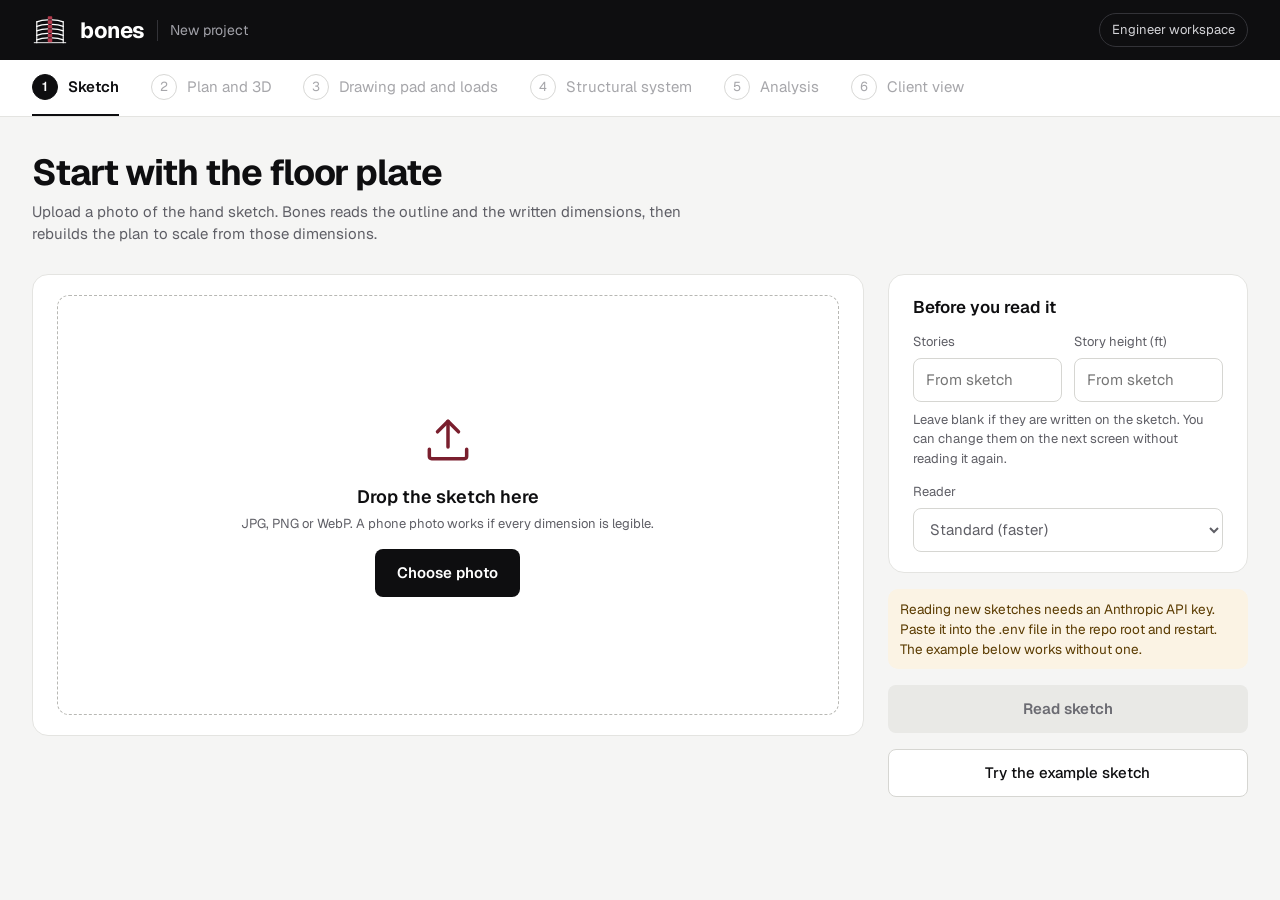
==== commit 0fedadea: "chore: clean up" ====
--- a/bones_service/static/src/app.html
+++ b/bones_service/static/src/app.html
@@ -120,6 +120,11 @@
 .lines li{display:flex;justify-content:space-between;gap:12px;font-size:14px;padding:6px 10px;border-radius:8px;background:#F7F7F5}
 .lines li span:last-child{font-weight:600;color:var(--wine)}
 #s3 > .row h2{margin:0 0 10px;font-size:17px}
+#wallDlg{border:1px solid var(--line);border-radius:16px;padding:20px 24px;width:min(420px,calc(100vw - 32px));color:var(--ink);box-shadow:0 20px 60px rgba(14,14,16,.25)}
+#wallDlg::backdrop{background:rgba(14,14,16,.35)}
+#wallDlg h2{margin:0 0 6px;font-size:17px;font-weight:600}
+#wallDlg .small{margin:0 0 12px}
+.dlg-btns{display:flex;gap:10px;margin-top:16px}
 
 .sys-basis{display:grid;grid-template-columns:repeat(6,minmax(0,1fr));gap:10px}
 .sys-grid{display:grid;grid-template-columns:repeat(3,minmax(0,1fr));gap:16px;margin-top:20px}
@@ -139,6 +144,32 @@
 .bar i{display:block;height:100%;background:var(--wine)}
 .sys-card .btn{margin-top:auto}
 @media (max-width:1000px){.sys-grid{grid-template-columns:1fr}.sys-basis{grid-template-columns:repeat(3,minmax(0,1fr))}}
+
+/* step 5: analysis */
+.an-verdicts{display:grid;grid-template-columns:repeat(4,minmax(0,1fr));gap:12px;margin-top:20px}
+.an-verdicts .b-stat div:nth-child(2){font-size:20px;font-weight:700;letter-spacing:-.02em}
+.an-verdicts .b-stat small{display:block;font-size:12.5px;color:var(--muted);font-weight:500;margin-top:2px}
+.an-head{display:flex;justify-content:space-between;align-items:baseline;gap:12px;flex-wrap:wrap;margin:28px 0 10px}
+.an-head h2{margin:0;font-size:19px;font-weight:600}
+.cmp{overflow-x:auto}
+.cmp table{border-collapse:collapse;width:100%;min-width:680px;font-size:14px}
+.cmp th,.cmp td{padding:8px 12px;border-bottom:1px solid #ECECE8;vertical-align:top}
+.cmp thead th{font-size:13px;font-weight:600;text-align:left;border-bottom:1px solid var(--line2)}
+.cmp thead th span{display:block;font-weight:400;color:var(--muted);font-size:12px}
+.cmp tbody th{text-align:left;font-weight:400;color:var(--muted);white-space:nowrap;width:22%}
+.cmp td{width:26%}
+.cmp .v{display:flex;justify-content:space-between;align-items:baseline;gap:8px;font-variant-numeric:tabular-nums}
+.cmp .v b{font-weight:600}
+.cmp td:not(.best) .v b{font-weight:500}
+.cmp .tag{font-size:11px;font-weight:600;padding:1px 8px;border-radius:999px;background:#E7F3EC;color:var(--ok);white-space:nowrap}
+.cmp .hb{display:block;height:6px;margin-top:6px;border-radius:3px;background:#F0F0EE}
+.cmp .hb i{display:block;height:100%;min-width:2px;border-radius:0 3px 3px 0;background:#C9919B}
+.cmp .best .hb i{background:var(--wine)}
+.cmp tr.sec th{padding:18px 12px 6px;font-size:12px;font-weight:700;letter-spacing:.06em;text-transform:uppercase;color:var(--wine);border-bottom:1px solid var(--line2)}
+.an-detail{margin-top:12px}
+.an-detail summary{cursor:pointer;font-weight:600}
+.an-detail[open] summary{margin-bottom:10px}
+@media (max-width:1000px){.an-verdicts{grid-template-columns:repeat(2,minmax(0,1fr))}}
 @media (max-width:640px){header,nav{padding-left:16px;padding-right:16px} main{padding:24px 16px 48px} h1{font-size:28px} .b-stats{grid-template-columns:repeat(2,minmax(0,1fr))}}
 </style>
 <!--PAD_CSS-->
@@ -157,7 +188,8 @@
   <button class="step later" id="nav2" type="button" disabled><i>2</i>Plan and 3D</button>
   <button class="step later" id="nav3" type="button" disabled><i>3</i>Drawing pad and loads</button>
   <button class="step later" id="nav4" type="button" disabled><i>4</i>Structural system</button>
-  <span class="step later"><i>5</i>Client view</span>
+  <button class="step later" id="nav5" type="button" disabled><i>5</i>Analysis</button>
+  <span class="step later"><i>6</i>Client view</span>
 </nav>
 
 <main>
@@ -195,7 +227,7 @@
           <p class="small" style="margin:8px 0 14px">Leave blank if they are written on the sketch. You can change them on the next screen without reading it again.</p>
           <label class="f">Reader<select id="model"><option value="claude-sonnet-5-5">Standard (faster)</option><option value="claude-opus-5-5">Careful, for messy sketches (slower)</option></select></label>
         </div>
-        <div class="b-note" id="noKey" hidden>Reading new sketches needs an Anthropic API key. Paste it into the .env file next to run_bones.bat and restart. The example below works without one.</div>
+        <div class="b-note" id="noKey" hidden>Reading new sketches needs an Anthropic API key. Paste it into the .env file in the repo root and restart. The example below works without one.</div>
         <div class="err" id="err1" hidden></div>
         <button class="btn b-primary" id="go" type="button" disabled>Read sketch</button>
         <button class="btn ghost" id="example" type="button">Try the example sketch</button>
@@ -303,10 +335,16 @@
           </div>
         </div>
         <div class="b-card">
+          <h2>Lateral system</h2>
+          <div class="b-seg" role="group" aria-label="Lateral system"><button type="button" data-sys="braced_frame" aria-pressed="true">Steel braced frames</button><button type="button" data-sys="shear_wall" aria-pressed="false">Concrete shear walls</button></div>
+          <p class="small" style="margin:8px 0 0">Shear walls: each wall you draw asks for its thickness. R, C<sub>d</sub>, f′c and the other wall inputs go with the analysis request.</p>
+        </div>
+        <div class="b-card">
           <h2>Lines of resistance</h2>
           <div id="bonesLines" class="lines"></div>
         </div>
         <button class="btn b-primary" id="toSys" type="button">Compare structural systems</button>
+        <button class="btn black" id="toAna3" type="button">Go to the analysis</button>
         <button class="btn ghost" id="back3" type="button">Back to the plan</button>
       </aside>
     </div>
@@ -318,19 +356,14 @@
       <p class="small" style="margin:-4px 0 12px">One row per load area on the pad. Change the level with the pad’s <b>Level</b> menu.</p>
       <div id="bonesLoads"></div>
     </div>
-    <div class="b-card" style="margin-top:20px" id="gravCard">
-      <div class="headrow"><h2>Gravity framing: best bay sizes</h2>
-        <button class="btn b-primary b-sm" id="gravRun" type="button">Find bay sizes</button></div>
-      <p class="small" style="margin:-4px 0 12px">Sends the outline, stories and each load area’s occupancy to the gravity optimizer, which tries candidate grids against the bay study and sizes the columns. Steel only for now; costs are placeholder rates.</p>
-      <div class="hz-grid">
-        <label class="f">Min bay (ft)<input id="gvMinBay" inputmode="decimal" value="20"></label>
-        <label class="f">Max bay (ft)<input id="gvMaxBay" inputmode="decimal" value="45"></label>
-        <label class="f">Min ceiling height (ft)<input id="gvCeil" inputmode="decimal" value="9"></label>
-        <label class="f">Plenum (in)<input id="gvPlenum" inputmode="decimal" value="18"></label>
-      </div>
-      <p class="small" id="gravMsg" style="margin:10px 0 0"></p>
-      <div id="gravOut"></div>
-    </div>
+    <dialog id="wallDlg" aria-labelledby="wallDlgH">
+      <form method="dialog">
+        <h2 id="wallDlgH">Wall thickness</h2>
+        <p class="small" id="wallDlgMsg"></p>
+        <label class="f">Thickness (in)<input id="wallDlgIn" type="number" inputmode="decimal" min="1" step="0.5" required></label>
+        <div class="dlg-btns"><button class="btn b-primary b-sm" value="ok">Set thickness</button><button class="btn ghost b-sm" type="button" id="wallDlgKeep">Keep</button></div>
+      </form>
+    </dialog>
   </section>
 
   <!-- STEP 4 -->
@@ -351,9 +384,44 @@
           <p class="small" style="margin:0 0 12px">The same file as step 3, now with the chosen system under <code>bones.material</code>.</p>
           <button class="btn b-primary" id="sysSave" type="button" style="width:100%">Download file</button>
         </div>
+        <button class="btn black" id="toAna4" type="button">Go to the analysis</button>
         <button class="btn ghost" id="back4" type="button">Back to the drawing pad</button>
       </aside>
     </div>
+  </section>
+
+  <!-- STEP 5 -->
+  <section id="s5" hidden>
+    <h1>Analysis</h1>
+    <p class="lede">Gravity framing for steel, concrete and mass timber on this plan, side by side. For each one the optimizer tries candidate column grids against the bay study, sizes the columns, and keeps the best grid. Costs use placeholder unit rates.</p>
+    <div class="row">
+      <div class="b-card grow" style="flex-basis:620px">
+        <div class="headrow"><h2>Basis</h2><span class="small" id="anSrc"></span></div>
+        <div class="sys-basis" id="anBasis"></div>
+        <p class="small" style="margin:12px 0 0">Loads come from each load area’s occupancy on step 3; areas without one use the default occupancy (office). Base shear pairs each material with a lateral system from step 4: steel with braced frames, concrete with shear walls, and mass timber with a concrete core (the shear wall row).</p>
+      </div>
+      <aside class="side">
+        <div class="b-card">
+          <h2>Settings</h2>
+          <div class="grid2">
+            <label class="f">Min bay (ft)<input id="anMinBay" inputmode="decimal" value="20"></label>
+            <label class="f">Max bay (ft)<input id="anMaxBay" inputmode="decimal" value="45"></label>
+            <label class="f">Min ceiling height (ft)<input id="anCeil" inputmode="decimal" value="9"></label>
+            <label class="f">Plenum (in)<input id="anPlenum" inputmode="decimal" value="18"></label>
+          </div>
+          <p class="small" style="margin:12px 0 6px">Ranking weights, used to pick each material’s best grid:</p>
+          <div class="grid2" style="grid-template-columns:repeat(3,minmax(0,1fr))">
+            <label class="f">Cost<input id="anWc" inputmode="decimal" value="0.5"></label>
+            <label class="f">Depth<input id="anWd" inputmode="decimal" value="0.3"></label>
+            <label class="f">Carbon<input id="anWk" inputmode="decimal" value="0.2"></label>
+          </div>
+          <button class="btn b-primary" id="anRun" type="button" style="width:100%;margin-top:14px">Run the analysis</button>
+          <p class="small" id="anMsg" style="margin:8px 0 0" role="status" aria-live="polite"></p>
+        </div>
+        <button class="btn ghost" id="back5" type="button">Back to the drawing pad</button>
+      </aside>
+    </div>
+    <div id="anOut"></div>
   </section>
 </main>
 <!--PAD_JS-->
@@ -418,12 +486,13 @@
 
 /* ---------- navigation ---------- */
 function go(n){
-  const open = {2: !!S.result, 3: !!S.padOpen, 4: !!S.sysOpen};
-  [1, 2, 3, 4].forEach(i => { $("s" + i).hidden = n !== i; $("nav" + i).setAttribute("aria-current", n === i ? "step" : "false"); });
+  const open = {2: !!S.result, 3: !!S.padOpen, 4: !!S.sysOpen, 5: !!S.anaOpen};
+  [1, 2, 3, 4, 5].forEach(i => { $("s" + i).hidden = n !== i; $("nav" + i).setAttribute("aria-current", n === i ? "step" : "false"); });
   $("nav1").className = "step" + (n >= 2 ? " done" : "");
-  [2, 3, 4].forEach(i => { $("nav" + i).disabled = !open[i]; $("nav" + i).className = "step" + (!open[i] ? " later" : n === i ? "" : " done"); });
+  [2, 3, 4, 5].forEach(i => { $("nav" + i).disabled = !open[i]; $("nav" + i).className = "step" + (!open[i] ? " later" : n === i ? "" : " done"); });
   if(n === 3 && window.BonesPad) requestAnimationFrame(() => window.BonesPad.fit());
   if(n === 4) sysRender();
+  if(n === 5) anRender();
   window.scrollTo(0, 0);
 }
 $("nav1").addEventListener("click", () => go(1));
@@ -434,6 +503,9 @@
 $("nav4").addEventListener("click", () => S.sysOpen && go(4));
 $("toSys").addEventListener("click", () => { S.sysOpen = true; go(4); });
 $("back4").addEventListener("click", () => go(3));
+$("nav5").addEventListener("click", () => S.anaOpen && go(5));
+["toAna3", "toAna4"].forEach(id => $(id).addEventListener("click", () => { S.anaOpen = true; go(5); }));
+$("back5").addEventListener("click", () => go(3));
 
 /* ---------- step 4: structural system (stand-in for module 4) ---------- */
 // R, Ω0, Cd, row and height limits (ft, by SDC; absent = not limited) are ASCE 7-22 Table 12.2-1.
@@ -591,32 +663,168 @@
   return `<tr><th scope="row">${esc(label)}</th><td style="text-align:left">X: ${spans(s.grid.x_ft)}<br>Y: ${spans(s.grid.y_ft)}</td>
     <td>${cols}</td><td>${fmt(t.max_depth_in, 1)}</td><td>${fmt(s.quantities.steel_tons, 1)}</td><td>$${fmt(t.cost_per_sf, 2)}</td><td>${fmt(t.carbon_per_sf, 2)}</td></tr>`;
 }
-function renderGravity(res){
-  const out = res.output || {}, schemes = out.schemes || [];
-  if(!schemes.length){ $("gravOut").innerHTML = `<p class="small">No scheme came back. ${esc((res.notes || []).join(" "))}</p>`; return; }
+/* ---------- step 5: analysis (gravity schemes side by side) ---------- */
+const AN_SYSTEMS = ["steel", "concrete", "mass_timber"];
+const AN_NAMES = {steel: "Steel", concrete: "Concrete", mass_timber: "Mass timber"};
+// Step 4 row used for R and the height limit. Mass timber's lateral system is a concrete core (spec),
+// so it uses the RC shear wall row; the light-frame wood row's 65 ft / 5-story limits don't apply to it.
+const AN_LATERAL = {steel: "steel", concrete: "concrete", mass_timber: "concrete"};
+// rank_score = 0..1 score + penalties (config/systems.json "scoring"): 1000 per unframed bay,
+// 1 + 1 per inch for each bay over depth, so any over-depth candidate scores above 1
+const AN_UNFRAMED = 1000, AN_OVERDEPTH = 1;
+const modeOf = a => { const c = {}; a.forEach(k => { c[k] = (c[k] || 0) + 1; }); return Object.keys(c).sort((p, q) => c[q] - c[p])[0]; };
+function anMetrics(s, b){
+  const lv = s.levels || [], W = lv.reduce((t, l) => t + l.seismic_weight_kips, 0);
+  const row = SYSTEMS.find(x => x.key === AN_LATERAL[s.system]), lat = row ? sysCalc(row, b) : null;
+  const kind = ((s.warnings || [])[0] || "").match(/^[A-Za-z ]*system: (.+)$/);
+  const sizes = (s.columns || []).flatMap(c => (c.stack || []).map(x => x.size));
+  return {s, key: s.system, name: AN_NAMES[s.system] || s.system, kind: kind ? kind[1] : "",
+    cost_sf: s.totals.cost_per_sf, cost: s.totals.cost_usd, co2_sf: s.totals.carbon_per_sf, co2_t: s.totals.carbon_kgco2e / 1000,
+    depth: s.totals.max_depth_in, clear: lv.length ? Math.min(...lv.map(l => l.clear_height_ft)) : null,
+    W, lat, V: lat ? lat.Cs * W : null, cols: (s.columns || []).length, colSize: sizes.length ? modeOf(sizes) : "–",
+    bay: (s.bays || []).length ? modeOf(s.bays.map(x => `${fmt(x.span_x_ft, 1)}′ × ${fmt(x.span_y_ft, 1)}′`)) : "–",
+    steel: s.quantities.steel_tons, conc: s.quantities.concrete_cy, timber: s.quantities.timber_cf,
+    unframed: s.rank_score >= AN_UNFRAMED, overDepth: s.rank_score > AN_OVERDEPTH && s.rank_score < AN_UNFRAMED};
+}
+function anBest(M, key, hi){   // the single best scheme on one metric, or null when there is nothing to choose
+  const v = M.filter(m => m[key] != null && isFinite(m[key]));
+  if(v.length < 2) return null;
+  const pick = v.reduce((p, q) => (hi ? q[key] > p[key] : q[key] < p[key]) ? q : p);
+  return v.filter(m => m[key] === pick[key]).length > 1 ? null : pick;
+}
+function anBasisRender(){
+  const b = sysBasis(), stat = (l, v) => `<div class="b-stat"><div>${l}</div><div>${v}</div></div>`;
+  $("anBasis").innerHTML = stat("Floor area", fmt(b.A, 0) + " sf") + stat("Stories", b.n) + stat("Roof height h<sub>n</sub>", fmt(b.hn, 1) + " ft") +
+    stat("S<sub>DS</sub> / S<sub>D1</sub>", b.sds.toFixed(2) + " / " + b.sd1.toFixed(2)) + stat("SDC", b.sdc) + stat("I<sub>e</sub>, Risk Cat. " + esc(b.rc), b.ie.toFixed(2));
+  $("anSrc").innerHTML = b.has ? "Site hazards from step 3" : '<span class="b-warn">No site hazards yet: S<sub>DS</sub> 1.0 and S<sub>D1</sub> 0.6 assumed for base shear.</span>';
+  return b;
+}
+function anRender(){
+  if(!window.BonesPad) return;
+  const b = anBasisRender(), res = S.analysis;
+  if(!res){ $("anOut").innerHTML = `<div class="b-card" style="margin-top:20px"><p class="small" style="margin:0">Press <b>Run the analysis</b>. It takes from a few seconds to about a minute, depending on the plan size and the number of stories.</p></div>`; return; }
+  const schemes = ((res.output || {}).schemes || []).slice().sort((p, q) => AN_SYSTEMS.indexOf(p.system) - AN_SYSTEMS.indexOf(q.system));
+  if(!schemes.length){ $("anOut").innerHTML = `<div class="err" style="margin-top:20px">No scheme came back. ${esc((res.notes || []).join(" "))}</div>`; return; }
+  const M = schemes.map(s => anMetrics(s, b));
+  const stat = (l, v) => `<div class="b-stat"><div>${l}</div><div>${v}</div></div>`;
   let h = "";
-  schemes.forEach(s => {
-    const typ = {}; (s.bays || []).forEach(b => { const k = `${b.level}: ${fmt(b.span_x_ft, 2)}′ × ${fmt(b.span_y_ft, 2)}′, ${b.framing.beam}, girder ${b.framing.girder}, ${fmt(b.framing.depth_in, 1)} in`; typ[k] = (typ[k] || 0) + 1; });
-    h += `<h3 style="margin:16px 0 6px;font-size:15px">${esc(s.system.replace("_", " "))}</h3>
+
+  // headline verdicts
+  const verdict = (label, key, hi, val) => { const m = anBest(M, key, hi);
+    return `<div class="b-stat"><div>${label}</div><div>${m ? esc(m.name) : "–"}</div><small>${m ? val(m) : "No single winner"}</small></div>`; };
+  h += `<div class="an-verdicts">${verdict("Lowest cost", "cost_sf", false, m => "$" + fmt(m.cost_sf, 2) + "/sf, " + money(m.cost))}${
+    verdict("Lowest embodied carbon", "co2_sf", false, m => fmt(m.co2_sf, 1) + " kg CO₂e/sf")}${
+    verdict("Shallowest framing", "depth", false, m => fmt(m.depth, 1) + " in deepest bay")}${
+    verdict("Lightest building", "W", false, m => fmt(m.W, 0) + " k seismic weight")}</div>`;
+
+  // one card per material
+  const bCost = anBest(M, "cost_sf"), bCO2 = anBest(M, "co2_sf"), bDepth = anBest(M, "depth");
+  h += `<div class="sys-grid">${M.map(m => {
+    const badges = (m === bCost ? '<span class="badge ok">Lowest cost</span> ' : "") + (m === bCO2 ? '<span class="badge ok">Lowest carbon</span> ' : "") +
+      (m === bDepth ? '<span class="badge ok">Shallowest</span> ' : "") + (m.unframed ? '<span class="badge">Unframed bays</span>' : m.overDepth ? '<span class="badge">Over depth</span>' : "");
+    const latTxt = m.lat ? `${m.key === "mass_timber" ? "concrete core" : esc(m.lat.short.toLowerCase()) + " lateral"}, R = ${m.lat.R}` : "no lateral row";
+    return `<div class="sys-card">
+      <div class="sys-top"><span class="sys-mat">${esc(m.name)}</span><span>${badges}</span></div>
+      <h3>${esc(m.kind || "Best grid " + spans(m.s.grid.x_ft) + " by " + spans(m.s.grid.y_ft))}</h3>
+      <div class="sys-big">${stat("Cost", "$" + fmt(m.cost_sf, 2) + "/sf")}${stat("Carbon", fmt(m.co2_sf, 1) + " kg/sf")}</div>
+      <dl class="sys-dl">
+        <div><dt>Grid, X</dt><dd>${spans(m.s.grid.x_ft)}</dd></div>
+        <div><dt>Grid, Y</dt><dd>${spans(m.s.grid.y_ft)}</dd></div>
+        <div><dt>Typical bay</dt><dd>${m.bay}</dd></div>
+        <div><dt>Deepest framing</dt><dd>${fmt(m.depth, 1)} in</dd></div>
+        <div><dt>Least clear height</dt><dd>${m.clear == null ? "–" : fmt(m.clear, 2) + " ft"}</dd></div>
+        <div><dt>Columns</dt><dd>${m.cols}, mostly ${esc(m.colSize)}</dd></div>
+        <div><dt>Structure cost</dt><dd>${money(m.cost)}</dd></div>
+        <div><dt>Embodied carbon</dt><dd>${fmt(m.co2_t, 0)} t CO₂e</dd></div>
+        <div><dt>Seismic weight W</dt><dd>${fmt(m.W, 0)} k</dd></div>
+        <div><dt>Base shear V <span class="muted">(${latTxt})</span></dt><dd>${m.V == null ? "–" : fmt(m.V, 0) + " k"}</dd></div>
+      </dl>
+      ${m.unframed ? '<p class="small b-bad" style="margin:0">Some bays could not be framed from the bay study; see the warnings below.</p>' : ""}
+      ${m.overDepth ? '<p class="small b-warn" style="margin:0">Some bays are deeper than the ceiling allows; see the warnings below.</p>' : ""}
+      ${m.lat && !m.lat.allowed ? `<p class="small b-bad" style="margin:0">Lateral: ${esc(m.lat.why.join(" "))}</p>` : ""}
+    </div>`; }).join("")}</div>`;
+
+  // metric-by-metric comparison: one row per measure, one column per material
+  const rows = [
+    ["Cost and carbon"],
+    ["Structure cost, $/sf", "cost_sf", "low", v => "$" + fmt(v, 2)],
+    ["Structure cost, total", "cost", "low", v => money(v)],
+    ["Embodied carbon, kg CO₂e/sf", "co2_sf", "low", v => fmt(v, 1)],
+    ["Embodied carbon, total t", "co2_t", "low", v => fmt(v, 0)],
+    ["Framing"],
+    ["Typical bay", "bay", null, v => esc(v)],
+    ["Deepest framing, in", "depth", "low", v => fmt(v, 1)],
+    ["Least clear height, ft", "clear", "high", v => fmt(v, 2)],
+    ["Columns", "cols", "low", v => fmt(v, 0)],
+    ["Most common column", "colSize", null, v => esc(v)],
+    ["Seismic"],
+    ["Seismic weight W, k", "W", "low", v => fmt(v, 0)],
+    ["Base shear V, k", "V", "low", v => fmt(v, 0)],
+    ["Quantities"],
+    ["Steel, tons", "steel", null, v => fmt(v, 1)],
+    ["Concrete, cy", "conc", null, v => fmt(v, 0)],
+    ["Timber, cf", "timber", null, v => fmt(v, 0)],
+  ];
+  const body = rows.map(([label, key, dir, f]) => {
+    if(!key) return `<tr class="sec"><th colspan="${M.length + 1}" scope="colgroup">${label}</th></tr>`;
+    const nums = M.map(m => m[key]).filter(v => typeof v === "number" && isFinite(v)), max = Math.max(0, ...nums);
+    const best = dir ? anBest(M, key, dir === "high") : null;
+    return `<tr><th scope="row">${label}</th>${M.map(m => { const v = m[key], num = typeof v === "number" && isFinite(v);
+      const bar = num && max > 0 ? `<span class="hb" title="${esc(m.name)}: ${esc(label)} ${f(v)}"><i style="width:${(v / max * 100).toFixed(1)}%"></i></span>` : "";
+      return `<td class="${m === best ? "best" : ""}"><div class="v"><b>${v == null ? "–" : f(v)}</b>${m === best ? `<span class="tag">${dir === "high" ? "Highest" : "Lowest"}</span>` : ""}</div>${bar}</td>`; }).join("")}</tr>`;
+  }).join("");
+  h += `<div class="an-head"><h2>Side by side</h2><span class="small">Bars are relative to the largest value in each row. Green tags mark the best value where lower (or higher) is better.</span></div>
+    <div class="b-card cmp"><table><thead><tr><th scope="col">Measure</th>${M.map(m => `<th scope="col">${esc(m.name)}<span>${esc(m.kind || "best grid")}</span></th>`).join("")}</tr></thead><tbody>${body}</tbody></table></div>`;
+
+  // by level
+  const levels = (M[0].s.levels || []).map(l => l.level);
+  h += `<div class="an-head"><h2>By level</h2><span class="small">Seismic weight W (k) and clear height below the framing (ft)</span></div>
+    <div class="b-card tbl"><table><thead><tr><th>Level</th>${M.map(m => `<th>${esc(m.name)}, W</th><th>${esc(m.name)}, clear</th>`).join("")}</tr></thead><tbody>${
+      levels.map(name => `<tr><th scope="row">${esc(name)}</th>${M.map(m => { const l = (m.s.levels || []).find(x => x.level === name);
+        return `<td>${l ? fmt(l.seismic_weight_kips, 0) : "–"}</td><td>${l ? fmt(l.clear_height_ft, 2) : "–"}</td>`; }).join("")}</tr>`).join("")}</tbody></table></div>`;
+
+  // details per material: alternates, bay framing, warnings
+  h += `<div class="an-head"><h2>Details</h2><span class="small">The best grid and up to three runner-up grids for each material</span></div>`;
+  M.forEach(m => {
+    const s = m.s, typ = {};
+    (s.bays || []).forEach(x => { const k = `${x.level}: ${fmt(x.span_x_ft, 2)}′ × ${fmt(x.span_y_ft, 2)}′, ${x.framing.beam}${x.framing.girder ? ", girder " + x.framing.girder : ""}, ${fmt(x.framing.depth_in, 1)} in`; typ[k] = (typ[k] || 0) + 1; });
+    const keys = Object.keys(typ);
+    h += `<details class="b-card an-detail"><summary>${esc(m.name)}${m.kind ? ": " + esc(m.kind) : ""} <span class="small">· ${(s.alternates || []).length} alternate${(s.alternates || []).length === 1 ? "" : "s"} · ${(s.warnings || []).length} warning${(s.warnings || []).length === 1 ? "" : "s"}</span></summary>
       <div class="tbl"><table><thead><tr><th>Scheme</th><th style="text-align:left">Grid (bay spacing)</th><th>Columns</th><th>Max depth, in</th><th>Steel, tons</th><th>Cost, $/sf</th><th>kgCO₂e/sf</th></tr></thead>
-      <tbody>${gravRow(s, "Best")}${(s.alternates || []).map((a, i) => gravRow(a, "Alternate " + (i + 1))).join("")}</tbody></table></div>`;
-    const keys = Object.keys(typ);
-    if(keys.length) h += `<p class="small" style="margin:10px 0 4px">Bay framing, best scheme (count of bays):</p><ul class="plain">${keys.map(k => `<li>${esc(k)} (${typ[k]})</li>`).join("")}</ul>`;
-    if((s.warnings || []).length) h += `<details style="margin-top:8px"><summary class="small">${s.warnings.length} warning${s.warnings.length === 1 ? "" : "s"}</summary><ul class="plain">${s.warnings.map(w => `<li>${esc(w)}</li>`).join("")}</ul></details>`;
+      <tbody>${gravRow(s, "Best")}${(s.alternates || []).map((a, i) => gravRow(a, "Alternate " + (i + 1))).join("")}</tbody></table></div>
+      ${keys.length ? `<p class="small" style="margin:12px 0 4px">Bay framing in the best grid (number of bays):</p><ul class="plain">${keys.map(k => `<li>${esc(k)} (${typ[k]})</li>`).join("")}</ul>` : ""}
+      ${(s.warnings || []).length ? `<p class="small" style="margin:12px 0 4px">Warnings:</p><ul class="plain">${s.warnings.map(w => `<li>${esc(w)}</li>`).join("")}</ul>` : ""}
+    </details>`;
   });
-  if((res.notes || []).length) h += `<p class="small" style="margin:12px 0 4px">Notes on what was sent:</p><ul class="plain">${res.notes.map(n => `<li>${esc(n)}</li>`).join("")}</ul>`;
-  $("gravOut").innerHTML = h;
-}
-$("gravRun").addEventListener("click", async () => {
-  const b = $("gravRun"); b.disabled = true; $("gravMsg").textContent = "Trying candidate grids…"; $("gravOut").innerHTML = "";
+  if((res.notes || []).length) h += `<div class="b-card" style="margin-top:12px"><h2>What was sent</h2><ul class="plain">${res.notes.map(n => `<li>${esc(n)}</li>`).join("")}</ul></div>`;
+  h += `<div style="margin-top:16px;display:flex;gap:10px;flex-wrap:wrap"><button class="btn ghost b-sm" id="anSave" type="button">Download results (JSON)</button></div>`;
+  $("anOut").innerHTML = h;
+}
+$("anRun").addEventListener("click", async () => {
+  const b = $("anRun"); b.disabled = true;
+  $("anMsg").textContent = "Trying candidate grids for steel, concrete and mass timber…";
   const n = id => { const v = parseFloat($(id).value); return isFinite(v) ? v : null; };
-  const constraints = {min_bay_ft: n("gvMinBay"), max_bay_ft: n("gvMaxBay"), min_ceiling_height_ft: n("gvCeil"), plenum_allowance_in: n("gvPlenum")};
+  const constraints = {min_bay_ft: n("anMinBay"), max_bay_ft: n("anMaxBay"), min_ceiling_height_ft: n("anCeil"), plenum_allowance_in: n("anPlenum")};
   Object.keys(constraints).forEach(k => { if(constraints[k] === null) delete constraints[k]; });
+  const w = {cost: n("anWc"), depth: n("anWd"), carbon: n("anWk")};
+  const options = {constraints, systems: AN_SYSTEMS};
+  if(Object.values(w).every(v => v !== null && v >= 0)) options.objective_weights = w;
   try{
-    const res = await post("/api/gravity", {state: window.BonesPad.state(), options: {constraints}});
-    $("gravMsg").textContent = ""; renderGravity(res);
-  }catch(e){ $("gravMsg").textContent = e.message; }
+    S.analysis = await post("/api/gravity", {state: window.BonesPad.state(), options});
+    $("anMsg").textContent = "Done at " + new Date().toLocaleTimeString([], {hour: "numeric", minute: "2-digit"}) + ". Run it again after changing the plan or loads.";
+    anRender();
+  }catch(e){ $("anMsg").textContent = e.message; }
   finally{ b.disabled = false; }
+});
+$("anOut").addEventListener("click", e => {
+  if(!e.target.closest("#anSave") || !S.analysis) return;
+  const b = sysBasis(), lateral = {};
+  ((S.analysis.output || {}).schemes || []).forEach(s => { const m = anMetrics(s, b);
+    lateral[s.system] = m.lat ? {system: m.lat.name, R: m.lat.R, Ta_s: m.lat.Ta, Cs: m.lat.Cs, W_kips: m.W, V_kips: m.V, permitted: m.lat.allowed, placeholder_pairing: true} : null; });
+  const blob = new Blob([JSON.stringify(Object.assign({basis: b, lateral}, S.analysis), null, 2)], {type: "application/json"});
+  const a = document.createElement("a"), name = (($("projName").textContent || "bones").trim().replace(/[^\w.-]+/g, "-") || "bones");
+  a.href = URL.createObjectURL(blob); a.download = name + "-analysis.json"; a.click();
+  setTimeout(() => URL.revokeObjectURL(a.href), 1000);
 });
 $("toPad").addEventListener("click", () => {
   if(!S.result || !window.BonesPad) return;
